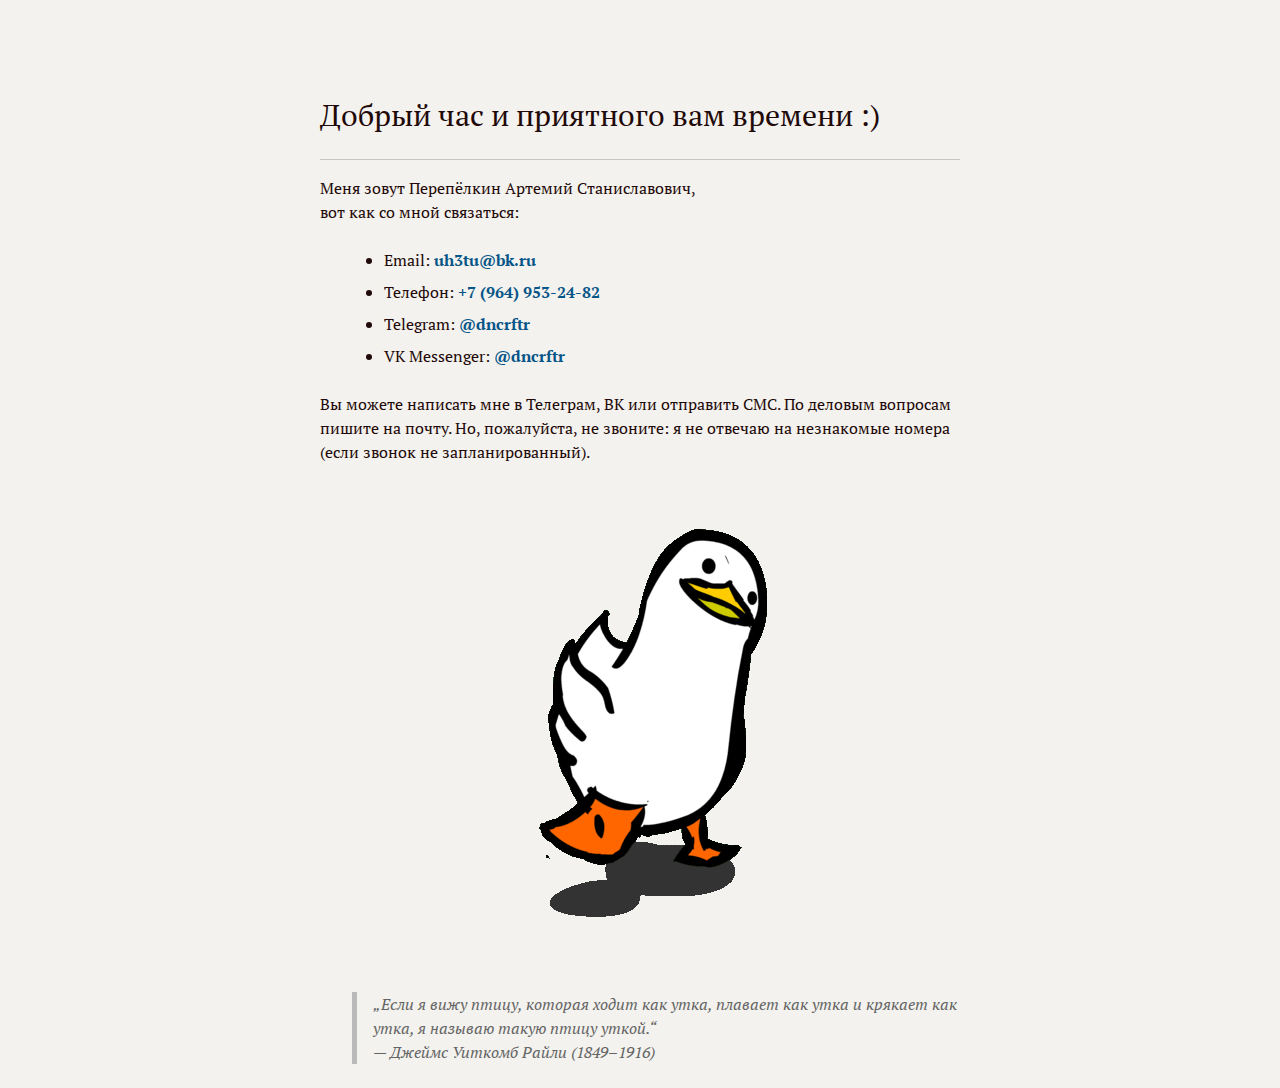
==== index.html @ f8683c47 "Обновленны контакты" ====
<!doctype html>
<html>
<head>
<meta charset='UTF-8'><meta name='viewport' content='width=device-width initial-scale=1'>

<link href='https://fonts.loli.net/css?family=PT+Serif:400,400italic,700,700italic&subset=latin,cyrillic-ext,cyrillic,latin-ext' rel='stylesheet' type='text/css' /><style type='text/css'>html {overflow-x: initial !important;}:root { --bg-color:#ffffff; --text-color:#333333; --select-text-bg-color:#B5D6FC; --select-text-font-color:auto; --monospace:"Lucida Console",Consolas,"Courier",monospace; --title-bar-height:20px; }
.mac-os-11 { --title-bar-height:28px; }
html { font-size: 14px; background-color: var(--bg-color); color: var(--text-color); font-family: "Helvetica Neue", Helvetica, Arial, sans-serif; -webkit-font-smoothing: antialiased; }
body { margin: 0px; padding: 0px; height: auto; inset: 0px; font-size: 1rem; line-height: 1.42857; overflow-x: hidden; background: inherit; tab-size: 4; }
iframe { margin: auto; }
a.url { word-break: break-all; }
a:active, a:hover { outline: 0px; }
.in-text-selection, ::selection { text-shadow: none; background: var(--select-text-bg-color); color: var(--select-text-font-color); }
#write { margin: 0px auto; height: auto; width: inherit; word-break: normal; overflow-wrap: break-word; position: relative; white-space: normal; overflow-x: visible; padding-top: 36px; }
#write.first-line-indent p { text-indent: 2em; }
#write.first-line-indent li p, #write.first-line-indent p * { text-indent: 0px; }
#write.first-line-indent li { margin-left: 2em; }
.for-image #write { padding-left: 8px; padding-right: 8px; }
body.typora-export { padding-left: 30px; padding-right: 30px; }
.typora-export .footnote-line, .typora-export li, .typora-export p { white-space: pre-wrap; }
.typora-export .task-list-item input { pointer-events: none; }
@media screen and (max-width: 500px) {
  body.typora-export { padding-left: 0px; padding-right: 0px; }
  #write { padding-left: 20px; padding-right: 20px; }
  .CodeMirror-sizer { margin-left: 0px !important; }
  .CodeMirror-gutters { display: none !important; }
}
#write li > figure:last-child { margin-bottom: 0.5rem; }
#write ol, #write ul { position: relative; }
img { max-width: 100%; vertical-align: middle; image-orientation: from-image; }
button, input, select, textarea { color: inherit; font: inherit; }
input[type="checkbox"], input[type="radio"] { line-height: normal; padding: 0px; }
*, ::after, ::before { box-sizing: border-box; }
#write h1, #write h2, #write h3, #write h4, #write h5, #write h6, #write p, #write pre { width: inherit; }
#write h1, #write h2, #write h3, #write h4, #write h5, #write h6, #write p { position: relative; }
p { line-height: inherit; }
h1, h2, h3, h4, h5, h6 { break-after: avoid-page; break-inside: avoid; orphans: 4; }
p { orphans: 4; }
h1 { font-size: 2rem; }
h2 { font-size: 1.8rem; }
h3 { font-size: 1.6rem; }
h4 { font-size: 1.4rem; }
h5 { font-size: 1.2rem; }
h6 { font-size: 1rem; }
.md-math-block, .md-rawblock, h1, h2, h3, h4, h5, h6, p { margin-top: 1rem; margin-bottom: 1rem; }
.hidden { display: none; }
.md-blockmeta { color: rgb(204, 204, 204); font-weight: 700; font-style: italic; }
a { cursor: pointer; }
sup.md-footnote { padding: 2px 4px; background-color: rgba(238, 238, 238, 0.7); color: rgb(85, 85, 85); border-radius: 4px; cursor: pointer; }
sup.md-footnote a, sup.md-footnote a:hover { color: inherit; text-transform: inherit; text-decoration: inherit; }
#write input[type="checkbox"] { cursor: pointer; width: inherit; height: inherit; }
figure { overflow-x: auto; margin: 1.2em 0px; max-width: calc(100% + 16px); padding: 0px; }
figure > table { margin: 0px; }
tr { break-inside: avoid; break-after: auto; }
thead { display: table-header-group; }
table { border-collapse: collapse; border-spacing: 0px; width: 100%; overflow: auto; break-inside: auto; text-align: left; }
table.md-table td { min-width: 32px; }
.CodeMirror-gutters { border-right: 0px; background-color: inherit; }
.CodeMirror-linenumber { user-select: none; }
.CodeMirror { text-align: left; }
.CodeMirror-placeholder { opacity: 0.3; }
.CodeMirror pre { padding: 0px 4px; }
.CodeMirror-lines { padding: 0px; }
div.hr:focus { cursor: none; }
#write pre { white-space: pre-wrap; }
#write.fences-no-line-wrapping pre { white-space: pre; }
#write pre.ty-contain-cm { white-space: normal; }
.CodeMirror-gutters { margin-right: 4px; }
.md-fences { font-size: 0.9rem; display: block; break-inside: avoid; text-align: left; overflow: visible; white-space: pre; background: inherit; position: relative !important; }
.md-fences-adv-panel { width: 100%; margin-top: 10px; text-align: center; padding-top: 0px; padding-bottom: 8px; overflow-x: auto; }
#write .md-fences.mock-cm { white-space: pre-wrap; }
.md-fences.md-fences-with-lineno { padding-left: 0px; }
#write.fences-no-line-wrapping .md-fences.mock-cm { white-space: pre; overflow-x: auto; }
.md-fences.mock-cm.md-fences-with-lineno { padding-left: 8px; }
.CodeMirror-line, twitterwidget { break-inside: avoid; }
.footnotes { opacity: 0.8; font-size: 0.9rem; margin-top: 1em; margin-bottom: 1em; }
.footnotes + .footnotes { margin-top: 0px; }
.md-reset { margin: 0px; padding: 0px; border: 0px; outline: 0px; vertical-align: top; background: 0px 0px; text-decoration: none; text-shadow: none; float: none; position: static; width: auto; height: auto; white-space: nowrap; cursor: inherit; -webkit-tap-highlight-color: transparent; line-height: normal; font-weight: 400; text-align: left; box-sizing: content-box; direction: ltr; }
li div { padding-top: 0px; }
blockquote { margin: 1rem 0px; }
li .mathjax-block, li p { margin: 0.5rem 0px; }
li blockquote { margin: 1rem 0px; }
li { margin: 0px; position: relative; }
blockquote > :last-child { margin-bottom: 0px; }
blockquote > :first-child, li > :first-child { margin-top: 0px; }
.footnotes-area { color: rgb(136, 136, 136); margin-top: 0.714rem; padding-bottom: 0.143rem; white-space: normal; }
#write .footnote-line { white-space: pre-wrap; }
@media print {
  body, html { border: 1px solid transparent; height: 99%; break-after: avoid; break-before: avoid; font-variant-ligatures: no-common-ligatures; }
  #write { margin-top: 0px; padding-top: 0px; border-color: transparent !important; }
  .typora-export * { -webkit-print-color-adjust: exact; }
  .typora-export #write { break-after: avoid; }
  .typora-export #write::after { height: 0px; }
  .is-mac table { break-inside: avoid; }
  .typora-export-show-outline .typora-export-sidebar { display: none; }
}
.footnote-line { margin-top: 0.714em; font-size: 0.7em; }
a img, img a { cursor: pointer; }
pre.md-meta-block { font-size: 0.8rem; min-height: 0.8rem; white-space: pre-wrap; background: rgb(204, 204, 204); display: block; overflow-x: hidden; }
p > .md-image:only-child:not(.md-img-error) img, p > img:only-child { display: block; margin: auto; }
#write.first-line-indent p > .md-image:only-child:not(.md-img-error) img { left: -2em; position: relative; }
p > .md-image:only-child { display: inline-block; width: 100%; }
#write .MathJax_Display { margin: 0.8em 0px 0px; }
.md-math-block { width: 100%; }
.md-math-block:not(:empty)::after { display: none; }
.MathJax_ref { fill: currentcolor; }
[contenteditable="true"]:active, [contenteditable="true"]:focus, [contenteditable="false"]:active, [contenteditable="false"]:focus { outline: 0px; box-shadow: none; }
.md-task-list-item { position: relative; list-style-type: none; }
.task-list-item.md-task-list-item { padding-left: 0px; }
.md-task-list-item > input { position: absolute; top: 0px; left: 0px; margin-left: -1.2em; margin-top: calc(1em - 10px); border: none; }
.math { font-size: 1rem; }
.md-toc { min-height: 3.58rem; position: relative; font-size: 0.9rem; border-radius: 10px; }
.md-toc-content { position: relative; margin-left: 0px; }
.md-toc-content::after, .md-toc::after { display: none; }
.md-toc-item { display: block; color: rgb(65, 131, 196); }
.md-toc-item a { text-decoration: none; }
.md-toc-inner:hover { text-decoration: underline; }
.md-toc-inner { display: inline-block; cursor: pointer; }
.md-toc-h1 .md-toc-inner { margin-left: 0px; font-weight: 700; }
.md-toc-h2 .md-toc-inner { margin-left: 2em; }
.md-toc-h3 .md-toc-inner { margin-left: 4em; }
.md-toc-h4 .md-toc-inner { margin-left: 6em; }
.md-toc-h5 .md-toc-inner { margin-left: 8em; }
.md-toc-h6 .md-toc-inner { margin-left: 10em; }
@media screen and (max-width: 48em) {
  .md-toc-h3 .md-toc-inner { margin-left: 3.5em; }
  .md-toc-h4 .md-toc-inner { margin-left: 5em; }
  .md-toc-h5 .md-toc-inner { margin-left: 6.5em; }
  .md-toc-h6 .md-toc-inner { margin-left: 8em; }
}
a.md-toc-inner { font-size: inherit; font-style: inherit; font-weight: inherit; line-height: inherit; }
.footnote-line a:not(.reversefootnote) { color: inherit; }
.md-attr { display: none; }
.md-fn-count::after { content: "."; }
code, pre, samp, tt { font-family: var(--monospace); }
kbd { margin: 0px 0.1em; padding: 0.1em 0.6em; font-size: 0.8em; color: rgb(36, 39, 41); background: rgb(255, 255, 255); border: 1px solid rgb(173, 179, 185); border-radius: 3px; box-shadow: rgba(12, 13, 14, 0.2) 0px 1px 0px, rgb(255, 255, 255) 0px 0px 0px 2px inset; white-space: nowrap; vertical-align: middle; }
.md-comment { color: rgb(162, 127, 3); opacity: 0.6; font-family: var(--monospace); }
code { text-align: left; vertical-align: initial; }
a.md-print-anchor { white-space: pre !important; border-width: initial !important; border-style: none !important; border-color: initial !important; display: inline-block !important; position: absolute !important; width: 1px !important; right: 0px !important; outline: 0px !important; background: 0px 0px !important; text-decoration: initial !important; text-shadow: initial !important; }
.os-windows.monocolor-emoji .md-emoji { font-family: "Segoe UI Symbol", sans-serif; }
.md-diagram-panel > svg { max-width: 100%; }
[lang="flow"] svg, [lang="mermaid"] svg { max-width: 100%; height: auto; }
[lang="mermaid"] .node text { font-size: 1rem; }
table tr th { border-bottom: 0px; }
video { max-width: 100%; display: block; margin: 0px auto; }
iframe { max-width: 100%; width: 100%; border: none; }
.highlight td, .highlight tr { border: 0px; }
mark { background: rgb(255, 255, 0); color: rgb(0, 0, 0); }
.md-html-inline .md-plain, .md-html-inline strong, mark .md-inline-math, mark strong { color: inherit; }
.md-expand mark .md-meta { opacity: 0.3 !important; }
mark .md-meta { color: rgb(0, 0, 0); }
@media print {
  .typora-export h1, .typora-export h2, .typora-export h3, .typora-export h4, .typora-export h5, .typora-export h6 { break-inside: avoid; }
}
.md-diagram-panel .messageText { stroke: none !important; }
.md-diagram-panel .start-state { fill: var(--node-fill); }
.md-diagram-panel .edgeLabel rect { opacity: 1 !important; }
.md-fences.md-fences-math { font-size: 1em; }
.md-fences-advanced:not(.md-focus) { padding: 0px; white-space: nowrap; border: 0px; }
.md-fences-advanced:not(.md-focus) { background: inherit; }
.typora-export-show-outline .typora-export-content { max-width: 1440px; margin: auto; display: flex; flex-direction: row; }
.typora-export-sidebar { width: 300px; font-size: 0.8rem; margin-top: 80px; margin-right: 18px; }
.typora-export-show-outline #write { --webkit-flex:2; flex: 2 1 0%; }
.typora-export-sidebar .outline-content { position: fixed; top: 0px; max-height: 100%; overflow: hidden auto; padding-bottom: 30px; padding-top: 60px; width: 300px; }
@media screen and (max-width: 1024px) {
  .typora-export-sidebar, .typora-export-sidebar .outline-content { width: 240px; }
}
@media screen and (max-width: 800px) {
  .typora-export-sidebar { display: none; }
}
.outline-content li, .outline-content ul { margin-left: 0px; margin-right: 0px; padding-left: 0px; padding-right: 0px; list-style: none; }
.outline-content ul { margin-top: 0px; margin-bottom: 0px; }
.outline-content strong { font-weight: 400; }
.outline-expander { width: 1rem; height: 1.42857rem; position: relative; display: table-cell; vertical-align: middle; cursor: pointer; padding-left: 4px; }
.outline-expander::before { content: ""; position: relative; font-family: Ionicons; display: inline-block; font-size: 8px; vertical-align: middle; }
.outline-item { padding-top: 3px; padding-bottom: 3px; cursor: pointer; }
.outline-expander:hover::before { content: ""; }
.outline-h1 > .outline-item { padding-left: 0px; }
.outline-h2 > .outline-item { padding-left: 1em; }
.outline-h3 > .outline-item { padding-left: 2em; }
.outline-h4 > .outline-item { padding-left: 3em; }
.outline-h5 > .outline-item { padding-left: 4em; }
.outline-h6 > .outline-item { padding-left: 5em; }
.outline-label { cursor: pointer; display: table-cell; vertical-align: middle; text-decoration: none; color: inherit; }
.outline-label:hover { text-decoration: underline; }
.outline-item:hover { border-color: rgb(245, 245, 245); background-color: var(--item-hover-bg-color); }
.outline-item:hover { margin-left: -28px; margin-right: -28px; border-left: 28px solid transparent; border-right: 28px solid transparent; }
.outline-item-single .outline-expander::before, .outline-item-single .outline-expander:hover::before { display: none; }
.outline-item-open > .outline-item > .outline-expander::before { content: ""; }
.outline-children { display: none; }
.info-panel-tab-wrapper { display: none; }
.outline-item-open > .outline-children { display: block; }
.typora-export .outline-item { padding-top: 1px; padding-bottom: 1px; }
.typora-export .outline-item:hover { margin-right: -8px; border-right: 8px solid transparent; }
.typora-export .outline-expander::before { content: "+"; font-family: inherit; top: -1px; }
.typora-export .outline-expander:hover::before, .typora-export .outline-item-open > .outline-item > .outline-expander::before { content: "−"; }
.typora-export-collapse-outline .outline-children { display: none; }
.typora-export-collapse-outline .outline-item-open > .outline-children, .typora-export-no-collapse-outline .outline-children { display: block; }
.typora-export-no-collapse-outline .outline-expander::before { content: "" !important; }
.typora-export-show-outline .outline-item-active > .outline-item .outline-label { font-weight: 700; }
.md-inline-math-container mjx-container { zoom: 0.95; }


/* meyer reset -- http://meyerweb.com/eric/tools/css/reset/ , v2.0 | 20110126 | License: none (public domain) */

@include-when-export url(https://fonts.loli.net/css?family=PT+Serif:400,400italic,700,700italic&subset=latin,cyrillic-ext,cyrillic,latin-ext);

/* =========== */

/* pt-serif-regular - latin */
/* pt-serif-italic - latin */
/* pt-serif-700 - latin */
/* pt-serif-700italic - latin */
:root {
	--active-file-bg-color: #dadada;
	--active-file-bg-color: rgba(32, 43, 51, 0.63);
	--active-file-text-color: white;
	--bg-color: #f3f2ee;
	--text-color: #1f0909;
	--control-text-color: #444;
	--rawblock-edit-panel-bd: #e5e5e5;

	--select-text-bg-color: rgba(32, 43, 51, 0.63);
  --select-text-font-color: white;
}

pre {
	--select-text-bg-color: #36284e;
	--select-text-font-color: #fff;
}

html {
	font-size: 16px;
	-webkit-font-smoothing: antialiased;
}

html, body {
	background-color: #f3f2ee;
	font-family: "PT Serif", 'Times New Roman', Times, serif;
	color: #1f0909;
	line-height: 1.5em;
}

/*#write {
	overflow-x: auto;
    max-width: initial;
	padding-left: calc(50% - 17em);
    padding-right: calc(50% - 17em);
}

@media (max-width: 36em) {
 	#write {
 		padding-left: 1em;
    	padding-right: 1em;
 	}
}*/

#write {
	max-width: 40em;
}

@media only screen and (min-width: 1400px) {
	#write {
			max-width: 914px;
	}
}

ol li {
	list-style-type: decimal;
	list-style-position: outside;
}
ul li {
	list-style-type: disc;
	list-style-position: outside;
}

ol,
ul {
	list-style: none;
}

blockquote,
q {
	quotes: none;
}
blockquote:before,
blockquote:after,
q:before,
q:after {
	content: '';
	content: none;
}
table {
	border-collapse: collapse;
	border-spacing: 0;
}
/* styles */

/* ====== */

/* headings */

h1,
h2,
h3,
h4,
h5,
h6 {
	font-weight: bold;
}
h1 {
	font-size: 1.875em;
	/*30 / 16*/
	line-height: 1.6em;
	/* 48 / 30*/
	margin-top: 2em;
}
h2,
h3 {
	font-size: 1.3125em;
	/*21 / 16*/
	line-height: 1.15;
	/*24 / 21*/
	margin-top: 2.285714em;
	/*48 / 21*/
	margin-bottom: 1.15em;
	/*24 / 21*/
}
h3 {
	font-weight: normal;
}
h4 {
	font-size: 1.125em;
	/*18 / 16*/
	margin-top: 2.67em;
	/*48 / 18*/
}
h5,
h6 {
	font-size: 1em;
	/*16*/
}
h1 {
	border-bottom: 1px solid;
	margin-bottom: 1.875em;
	padding-bottom: 0.8125em;
}
/* links */

a {
	text-decoration: none;
	color: #065588;
}
a:hover,
a:active {
	text-decoration: underline;
}
/* block spacing */

p,
blockquote,
.md-fences {
	margin-bottom: 1.5em;
}
h1,
h2,
h3,
h4,
h5,
h6 {
	margin-bottom: 1.5em;
}
/* blockquote */

blockquote {
	font-style: italic;
	border-left: 5px solid;
	margin-left: 2em;
	padding-left: 1em;
}
/* lists */

ul,
ol {
	margin: 0 0 1.5em 1.5em;
}
/* tables */
.md-meta,.md-before, .md-after {
	color:#999;
}

table {
	margin-bottom: 1.5em;
	/*24 / 16*/
	font-size: 1em;
	/* width: 100%; */
}
thead th,
tfoot th {
	padding: .25em .25em .25em .4em;
	text-transform: uppercase;
}
th {
	text-align: left;
}
td {
	vertical-align: top;
	padding: .25em .25em .25em .4em;
}

code,
.md-fences {
	background-color: #dadada;
}

code {
	padding-left: 2px;
	padding-right: 2px;
}

.md-fences {
	margin-left: 2em;
	margin-bottom: 3em;
	padding-left: 1ch;
	padding-right: 1ch;
}

pre,
code,
tt {
	font-size: .875em;
	line-height: 1.714285em;
}
/* some fixes */

h1 {
	line-height: 1.3em;
	font-weight: normal;
	margin-bottom: 0.5em;
}

p + ul,
p + ol{
	margin-top: .5em;
}

h3 + ul,
h4 + ul,
h5 + ul,
h6 + ul,
h3 + ol,
h4 + ol,
h5 + ol,
h6 + ol {
	margin-top: .5em;
}

li > ul,
li > ol {
	margin-top: inherit;
	margin-bottom: 0;
}

li ol>li {
	list-style-type: lower-alpha;
}

li li ol>li{
	list-style-type: lower-roman;
}

h2,
h3 {
	margin-bottom: .75em;
}
hr {
	border-top: none;
	border-right: none;
	border-bottom: 1px solid;
	border-left: none;
}
h1 {
	border-color: #c5c5c5;
}
blockquote {
	border-color: #bababa;
	color: #656565;
}

blockquote ul,
blockquote ol {
	margin-left:0;
}

.ty-table-edit {
	background-color: transparent;
}
thead {
	background-color: #dadada;
}
tr:nth-child(even) {
	background: #e8e7e7;
}
hr {
	border-color: #c5c5c5;
}
.task-list{
	padding-left: 1rem;
}

.md-task-list-item {
	padding-left: 1.5rem;
	list-style-type: none;
}

.md-task-list-item > input:before {
	content: '\221A';
	display: inline-block;
	width: 1.25rem;
  	height: 1.6rem;
	vertical-align: middle;
	text-align: center;
	color: #ddd;
	background-color: #F3F2EE;
}

.md-task-list-item > input:checked:before,
.md-task-list-item > input[checked]:before{
	color: inherit;
}

#write pre.md-meta-block {
	min-height: 1.875rem;
	color: #555;
	border: 0px;
	background: transparent;
	margin-top: -4px;
	margin-left: 1em;
	margin-top: 1em;
}

.md-image>.md-meta {
	color: #9B5146;
}

.md-image>.md-meta{
	font-family: Menlo, 'Ubuntu Mono', Consolas, 'Courier New', 'Microsoft Yahei', 'Hiragino Sans GB', 'WenQuanYi Micro Hei', serif;
}


#write>h3.md-focus:before{
	left: -1.5rem;
	color:#999;
	border-color:#999;
}
#write>h4.md-focus:before{
	left: -1.5rem;
	top: .25rem;
	color:#999;
	border-color:#999;
}
#write>h5.md-focus:before{
	left: -1.5rem;
	top: .0.3125rem;
	color:#999;
	border-color:#999;
}
#write>h6.md-focus:before{
	left: -1.5rem;
	top: 0.3125rem;
	color:#999;
	border-color:#999;
}

.md-toc:focus .md-toc-content{
	margin-top: 19px;
}

.md-toc-content:empty:before{
	color: #065588;
}
.md-toc-item {
	color: #065588;
}
#write div.md-toc-tooltip {
	background-color: #f3f2ee;
}

#typora-sidebar {
	background-color: #f3f2ee;
	-webkit-box-shadow: 0 6px 12px rgba(0, 0, 0, 0.375);
  	box-shadow: 0 6px 12px rgba(0, 0, 0, 0.375);
}

.pin-outline #typora-sidebar {
	background: inherit;
	box-shadow: none;
	border-right: 1px dashed;
}

.pin-outline #typora-sidebar:hover .outline-title-wrapper {
	border-left:1px dashed;
}

.outline-item:hover {
  background-color: #dadada;
  border-left: 28px solid #dadada;
  border-right: 18px solid #dadada;
}

.typora-node .outline-item:hover {
  	border-right: 28px solid #dadada;
}

.outline-expander:before {
  content: "\f0da";
  font-family: FontAwesome;
  font-size:14px;
  top: 1px;
}

.outline-expander:hover:before,
.outline-item-open>.outline-item>.outline-expander:before {
  content: "\f0d7";
}

.modal-content {
	background-color: #f3f2ee;
}

.auto-suggest-container ul li {
	list-style-type: none;
}

/** UI for electron */

.megamenu-menu,
#top-titlebar, #top-titlebar *,
.megamenu-content {
	background: #f3f2ee;
	color: #1f0909;
}

.megamenu-menu-header {
	border-bottom: 1px dashed #202B33;
}

.megamenu-menu {
	box-shadow: none;
	border-right: 1px dashed;
}

header, .context-menu, .megamenu-content, footer {
	font-family: "PT Serif", 'Times New Roman', Times, serif;
    color: #1f0909;
}

#megamenu-back-btn {
	color: #1f0909;
	border-color: #1f0909;
}

.megamenu-menu-header #megamenu-menu-header-title:before {
	color: #1f0909;
}

.megamenu-menu-list li a:hover, .megamenu-menu-list li a.active {
	color: inherit;
	background-color: #e8e7df;
}

.long-btn:hover {
	background-color: #e8e7df;
}

#recent-file-panel tbody tr:nth-child(2n-1) {
    background-color: transparent !important;
}

.megamenu-menu-panel tbody tr:hover td:nth-child(2) {
    color: inherit;
}

.megamenu-menu-panel .btn {
	background-color: #D2D1D1;
}

.btn-default {
	background-color: transparent;
}

.typora-sourceview-on #toggle-sourceview-btn,
.ty-show-word-count #footer-word-count {
	background: #c7c5c5;
}

#typora-quick-open {
    background-color: inherit;
}

.md-diagram-panel {
	margin-top: 8px;
}

.file-list-item-file-name {
	font-weight: initial;
}

.file-list-item-summary {
	opacity: 1;
}

.file-list-item {
	color: #777;
}

.file-list-item.active {
	background-color: inherit;
	color: black;
}

.ty-side-sort-btn.active {
	background-color: inherit;
}

.file-list-item.active .file-list-item-file-name  {
	font-weight: bold;
}

.file-list-item{
    opacity:1 !important;
}

.file-library-node.active>.file-node-background{
	background-color: rgba(32, 43, 51, 0.63);
	background-color: var(--active-file-bg-color);
}

.file-tree-node.active>.file-node-content{
	color: white;
	color: var(--active-file-text-color);
}

.md-task-list-item>input {
	margin-left: -1.7em;
	margin-top: calc(1rem - 12px);
	-webkit-appearance: button;
}

input {
	border: 1px solid #aaa;
}

.megamenu-menu-header #megamenu-menu-header-title,
.megamenu-menu-header:hover, 
.megamenu-menu-header:focus {
	color: inherit;
}

.dropdown-menu .divider {
	border-color: #e5e5e5;
	opacity: 1;
}

/* https://github.com/typora/typora-issues/issues/2046 */
.os-windows-7 strong,
.os-windows-7 strong  {
	font-weight: 760;
}

.ty-preferences .btn-default {
	background: transparent;
}

.ty-preferences .window-header {
	border-bottom: 1px dashed #202B33;
	box-shadow: none;
}

#sidebar-loading-template, #sidebar-loading-template.file-list-item {
	color: #777;
}

.searchpanel-search-option-btn.active {
	background: #777;
	color: white;
}

.export-detail, .light .export-detail, 
.light .export-item.active, 
.light .export-items-list-control {
	background: #e0e0e0;
	border-radius: 2px;
	font-weight: 700;
	color: inherit
}


</style>
	
<title>П.А.С.</title>
<link rel='icon' href='/daisy.ico' type='image/x-icon'>

</head>

<body class='typora-export os-windows'>
	<div class='typora-export-content'>
		<div id='write'  class=''>
			<h1 id='добрый-час-и-приятного-вам-времени-'><span>Добрый час и приятного вам времени :)</span></h1>
			<p>Меня зовут Перепёлкин Артемий Станиславович,<br>вот как со мной связаться:</p>
			<ul>
				<li><p>Email: <strong><a href="mailto:uh3tu@bk.ru">uh3tu@bk.ru</a></strong></p></li>
				<li><p>Телефон: <strong><a href="tel:+79649532482">+7 (964) 953-24-82</a></strong></p></li>
				<li><p>Telegram: <strong><a href="https://t.me/dncrftr">@dncrftr</a></strong></p></li>
				<li><p>VK Messenger: <strong><a href="https://vk.me/dncrftr">@dncrftr</a></strong></p></li>
			</ul>
			<p>Вы можете написать мне в Телеграм, ВК или отправить СМС. По деловым вопросам пишите на почту. Но, пожалуйста, не звоните: я не отвечаю на незнакомые номера (если звонок не запланированный).</p>
			<p><img src="/duck.gif" referrerpolicy="no-referrer" alt="duck"></p>
			<p><blockquote>„Если я вижу птицу, которая ходит как утка, плавает как утка и крякает как утка, я называю такую птицу уткой.“<br><i>— Джеймс Уиткомб Райли (1849–1916)</i></blockquote></p>
		</div>
	</div>
</body>
</html>
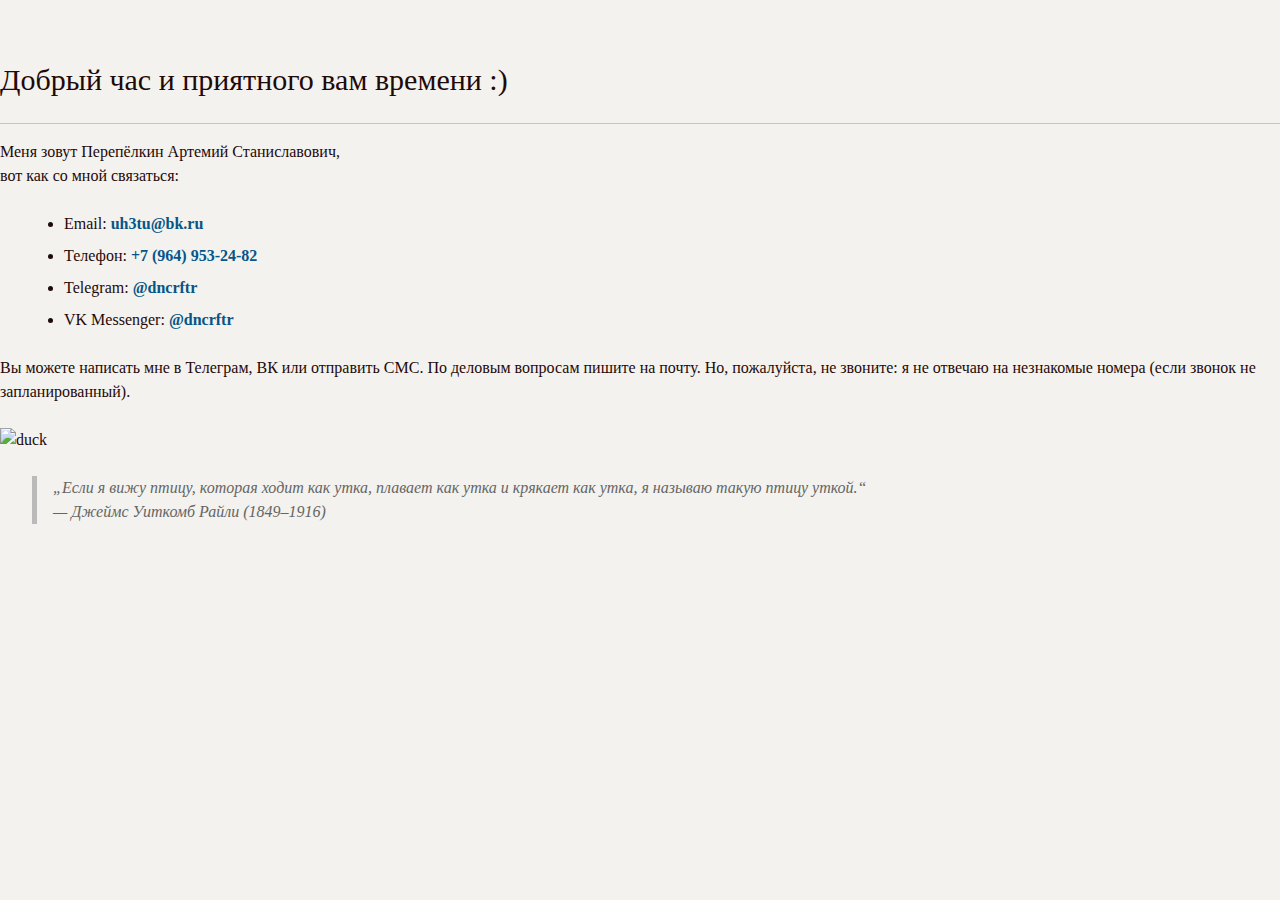
==== commit 717337ea: "Множественные изменения в структуре и стилях" ====
--- a/index.html
+++ b/index.html
@@ -1,822 +1,33 @@
 <!doctype html>
 <html>
-<head>
-<meta charset='UTF-8'><meta name='viewport' content='width=device-width initial-scale=1'>
+	<head>
+		<meta charset='UTF-8'>
+		<meta name='viewport' content='width=device-width initial-scale=1'>
+		<title>П.А.С.</title>
+		<link rel='icon' href='daisy.ico' type='image/x-icon'>
+		<link rel='stylesheet' href='styles/typora.css'>
+	</head>
 
-<link href='https://fonts.loli.net/css?family=PT+Serif:400,400italic,700,700italic&subset=latin,cyrillic-ext,cyrillic,latin-ext' rel='stylesheet' type='text/css' /><style type='text/css'>html {overflow-x: initial !important;}:root { --bg-color:#ffffff; --text-color:#333333; --select-text-bg-color:#B5D6FC; --select-text-font-color:auto; --monospace:"Lucida Console",Consolas,"Courier",monospace; --title-bar-height:20px; }
-.mac-os-11 { --title-bar-height:28px; }
-html { font-size: 14px; background-color: var(--bg-color); color: var(--text-color); font-family: "Helvetica Neue", Helvetica, Arial, sans-serif; -webkit-font-smoothing: antialiased; }
-body { margin: 0px; padding: 0px; height: auto; inset: 0px; font-size: 1rem; line-height: 1.42857; overflow-x: hidden; background: inherit; tab-size: 4; }
-iframe { margin: auto; }
-a.url { word-break: break-all; }
-a:active, a:hover { outline: 0px; }
-.in-text-selection, ::selection { text-shadow: none; background: var(--select-text-bg-color); color: var(--select-text-font-color); }
-#write { margin: 0px auto; height: auto; width: inherit; word-break: normal; overflow-wrap: break-word; position: relative; white-space: normal; overflow-x: visible; padding-top: 36px; }
-#write.first-line-indent p { text-indent: 2em; }
-#write.first-line-indent li p, #write.first-line-indent p * { text-indent: 0px; }
-#write.first-line-indent li { margin-left: 2em; }
-.for-image #write { padding-left: 8px; padding-right: 8px; }
-body.typora-export { padding-left: 30px; padding-right: 30px; }
-.typora-export .footnote-line, .typora-export li, .typora-export p { white-space: pre-wrap; }
-.typora-export .task-list-item input { pointer-events: none; }
-@media screen and (max-width: 500px) {
-  body.typora-export { padding-left: 0px; padding-right: 0px; }
-  #write { padding-left: 20px; padding-right: 20px; }
-  .CodeMirror-sizer { margin-left: 0px !important; }
-  .CodeMirror-gutters { display: none !important; }
-}
-#write li > figure:last-child { margin-bottom: 0.5rem; }
-#write ol, #write ul { position: relative; }
-img { max-width: 100%; vertical-align: middle; image-orientation: from-image; }
-button, input, select, textarea { color: inherit; font: inherit; }
-input[type="checkbox"], input[type="radio"] { line-height: normal; padding: 0px; }
-*, ::after, ::before { box-sizing: border-box; }
-#write h1, #write h2, #write h3, #write h4, #write h5, #write h6, #write p, #write pre { width: inherit; }
-#write h1, #write h2, #write h3, #write h4, #write h5, #write h6, #write p { position: relative; }
-p { line-height: inherit; }
-h1, h2, h3, h4, h5, h6 { break-after: avoid-page; break-inside: avoid; orphans: 4; }
-p { orphans: 4; }
-h1 { font-size: 2rem; }
-h2 { font-size: 1.8rem; }
-h3 { font-size: 1.6rem; }
-h4 { font-size: 1.4rem; }
-h5 { font-size: 1.2rem; }
-h6 { font-size: 1rem; }
-.md-math-block, .md-rawblock, h1, h2, h3, h4, h5, h6, p { margin-top: 1rem; margin-bottom: 1rem; }
-.hidden { display: none; }
-.md-blockmeta { color: rgb(204, 204, 204); font-weight: 700; font-style: italic; }
-a { cursor: pointer; }
-sup.md-footnote { padding: 2px 4px; background-color: rgba(238, 238, 238, 0.7); color: rgb(85, 85, 85); border-radius: 4px; cursor: pointer; }
-sup.md-footnote a, sup.md-footnote a:hover { color: inherit; text-transform: inherit; text-decoration: inherit; }
-#write input[type="checkbox"] { cursor: pointer; width: inherit; height: inherit; }
-figure { overflow-x: auto; margin: 1.2em 0px; max-width: calc(100% + 16px); padding: 0px; }
-figure > table { margin: 0px; }
-tr { break-inside: avoid; break-after: auto; }
-thead { display: table-header-group; }
-table { border-collapse: collapse; border-spacing: 0px; width: 100%; overflow: auto; break-inside: auto; text-align: left; }
-table.md-table td { min-width: 32px; }
-.CodeMirror-gutters { border-right: 0px; background-color: inherit; }
-.CodeMirror-linenumber { user-select: none; }
-.CodeMirror { text-align: left; }
-.CodeMirror-placeholder { opacity: 0.3; }
-.CodeMirror pre { padding: 0px 4px; }
-.CodeMirror-lines { padding: 0px; }
-div.hr:focus { cursor: none; }
-#write pre { white-space: pre-wrap; }
-#write.fences-no-line-wrapping pre { white-space: pre; }
-#write pre.ty-contain-cm { white-space: normal; }
-.CodeMirror-gutters { margin-right: 4px; }
-.md-fences { font-size: 0.9rem; display: block; break-inside: avoid; text-align: left; overflow: visible; white-space: pre; background: inherit; position: relative !important; }
-.md-fences-adv-panel { width: 100%; margin-top: 10px; text-align: center; padding-top: 0px; padding-bottom: 8px; overflow-x: auto; }
-#write .md-fences.mock-cm { white-space: pre-wrap; }
-.md-fences.md-fences-with-lineno { padding-left: 0px; }
-#write.fences-no-line-wrapping .md-fences.mock-cm { white-space: pre; overflow-x: auto; }
-.md-fences.mock-cm.md-fences-with-lineno { padding-left: 8px; }
-.CodeMirror-line, twitterwidget { break-inside: avoid; }
-.footnotes { opacity: 0.8; font-size: 0.9rem; margin-top: 1em; margin-bottom: 1em; }
-.footnotes + .footnotes { margin-top: 0px; }
-.md-reset { margin: 0px; padding: 0px; border: 0px; outline: 0px; vertical-align: top; background: 0px 0px; text-decoration: none; text-shadow: none; float: none; position: static; width: auto; height: auto; white-space: nowrap; cursor: inherit; -webkit-tap-highlight-color: transparent; line-height: normal; font-weight: 400; text-align: left; box-sizing: content-box; direction: ltr; }
-li div { padding-top: 0px; }
-blockquote { margin: 1rem 0px; }
-li .mathjax-block, li p { margin: 0.5rem 0px; }
-li blockquote { margin: 1rem 0px; }
-li { margin: 0px; position: relative; }
-blockquote > :last-child { margin-bottom: 0px; }
-blockquote > :first-child, li > :first-child { margin-top: 0px; }
-.footnotes-area { color: rgb(136, 136, 136); margin-top: 0.714rem; padding-bottom: 0.143rem; white-space: normal; }
-#write .footnote-line { white-space: pre-wrap; }
-@media print {
-  body, html { border: 1px solid transparent; height: 99%; break-after: avoid; break-before: avoid; font-variant-ligatures: no-common-ligatures; }
-  #write { margin-top: 0px; padding-top: 0px; border-color: transparent !important; }
-  .typora-export * { -webkit-print-color-adjust: exact; }
-  .typora-export #write { break-after: avoid; }
-  .typora-export #write::after { height: 0px; }
-  .is-mac table { break-inside: avoid; }
-  .typora-export-show-outline .typora-export-sidebar { display: none; }
-}
-.footnote-line { margin-top: 0.714em; font-size: 0.7em; }
-a img, img a { cursor: pointer; }
-pre.md-meta-block { font-size: 0.8rem; min-height: 0.8rem; white-space: pre-wrap; background: rgb(204, 204, 204); display: block; overflow-x: hidden; }
-p > .md-image:only-child:not(.md-img-error) img, p > img:only-child { display: block; margin: auto; }
-#write.first-line-indent p > .md-image:only-child:not(.md-img-error) img { left: -2em; position: relative; }
-p > .md-image:only-child { display: inline-block; width: 100%; }
-#write .MathJax_Display { margin: 0.8em 0px 0px; }
-.md-math-block { width: 100%; }
-.md-math-block:not(:empty)::after { display: none; }
-.MathJax_ref { fill: currentcolor; }
-[contenteditable="true"]:active, [contenteditable="true"]:focus, [contenteditable="false"]:active, [contenteditable="false"]:focus { outline: 0px; box-shadow: none; }
-.md-task-list-item { position: relative; list-style-type: none; }
-.task-list-item.md-task-list-item { padding-left: 0px; }
-.md-task-list-item > input { position: absolute; top: 0px; left: 0px; margin-left: -1.2em; margin-top: calc(1em - 10px); border: none; }
-.math { font-size: 1rem; }
-.md-toc { min-height: 3.58rem; position: relative; font-size: 0.9rem; border-radius: 10px; }
-.md-toc-content { position: relative; margin-left: 0px; }
-.md-toc-content::after, .md-toc::after { display: none; }
-.md-toc-item { display: block; color: rgb(65, 131, 196); }
-.md-toc-item a { text-decoration: none; }
-.md-toc-inner:hover { text-decoration: underline; }
-.md-toc-inner { display: inline-block; cursor: pointer; }
-.md-toc-h1 .md-toc-inner { margin-left: 0px; font-weight: 700; }
-.md-toc-h2 .md-toc-inner { margin-left: 2em; }
-.md-toc-h3 .md-toc-inner { margin-left: 4em; }
-.md-toc-h4 .md-toc-inner { margin-left: 6em; }
-.md-toc-h5 .md-toc-inner { margin-left: 8em; }
-.md-toc-h6 .md-toc-inner { margin-left: 10em; }
-@media screen and (max-width: 48em) {
-  .md-toc-h3 .md-toc-inner { margin-left: 3.5em; }
-  .md-toc-h4 .md-toc-inner { margin-left: 5em; }
-  .md-toc-h5 .md-toc-inner { margin-left: 6.5em; }
-  .md-toc-h6 .md-toc-inner { margin-left: 8em; }
-}
-a.md-toc-inner { font-size: inherit; font-style: inherit; font-weight: inherit; line-height: inherit; }
-.footnote-line a:not(.reversefootnote) { color: inherit; }
-.md-attr { display: none; }
-.md-fn-count::after { content: "."; }
-code, pre, samp, tt { font-family: var(--monospace); }
-kbd { margin: 0px 0.1em; padding: 0.1em 0.6em; font-size: 0.8em; color: rgb(36, 39, 41); background: rgb(255, 255, 255); border: 1px solid rgb(173, 179, 185); border-radius: 3px; box-shadow: rgba(12, 13, 14, 0.2) 0px 1px 0px, rgb(255, 255, 255) 0px 0px 0px 2px inset; white-space: nowrap; vertical-align: middle; }
-.md-comment { color: rgb(162, 127, 3); opacity: 0.6; font-family: var(--monospace); }
-code { text-align: left; vertical-align: initial; }
-a.md-print-anchor { white-space: pre !important; border-width: initial !important; border-style: none !important; border-color: initial !important; display: inline-block !important; position: absolute !important; width: 1px !important; right: 0px !important; outline: 0px !important; background: 0px 0px !important; text-decoration: initial !important; text-shadow: initial !important; }
-.os-windows.monocolor-emoji .md-emoji { font-family: "Segoe UI Symbol", sans-serif; }
-.md-diagram-panel > svg { max-width: 100%; }
-[lang="flow"] svg, [lang="mermaid"] svg { max-width: 100%; height: auto; }
-[lang="mermaid"] .node text { font-size: 1rem; }
-table tr th { border-bottom: 0px; }
-video { max-width: 100%; display: block; margin: 0px auto; }
-iframe { max-width: 100%; width: 100%; border: none; }
-.highlight td, .highlight tr { border: 0px; }
-mark { background: rgb(255, 255, 0); color: rgb(0, 0, 0); }
-.md-html-inline .md-plain, .md-html-inline strong, mark .md-inline-math, mark strong { color: inherit; }
-.md-expand mark .md-meta { opacity: 0.3 !important; }
-mark .md-meta { color: rgb(0, 0, 0); }
-@media print {
-  .typora-export h1, .typora-export h2, .typora-export h3, .typora-export h4, .typora-export h5, .typora-export h6 { break-inside: avoid; }
-}
-.md-diagram-panel .messageText { stroke: none !important; }
-.md-diagram-panel .start-state { fill: var(--node-fill); }
-.md-diagram-panel .edgeLabel rect { opacity: 1 !important; }
-.md-fences.md-fences-math { font-size: 1em; }
-.md-fences-advanced:not(.md-focus) { padding: 0px; white-space: nowrap; border: 0px; }
-.md-fences-advanced:not(.md-focus) { background: inherit; }
-.typora-export-show-outline .typora-export-content { max-width: 1440px; margin: auto; display: flex; flex-direction: row; }
-.typora-export-sidebar { width: 300px; font-size: 0.8rem; margin-top: 80px; margin-right: 18px; }
-.typora-export-show-outline #write { --webkit-flex:2; flex: 2 1 0%; }
-.typora-export-sidebar .outline-content { position: fixed; top: 0px; max-height: 100%; overflow: hidden auto; padding-bottom: 30px; padding-top: 60px; width: 300px; }
-@media screen and (max-width: 1024px) {
-  .typora-export-sidebar, .typora-export-sidebar .outline-content { width: 240px; }
-}
-@media screen and (max-width: 800px) {
-  .typora-export-sidebar { display: none; }
-}
-.outline-content li, .outline-content ul { margin-left: 0px; margin-right: 0px; padding-left: 0px; padding-right: 0px; list-style: none; }
-.outline-content ul { margin-top: 0px; margin-bottom: 0px; }
-.outline-content strong { font-weight: 400; }
-.outline-expander { width: 1rem; height: 1.42857rem; position: relative; display: table-cell; vertical-align: middle; cursor: pointer; padding-left: 4px; }
-.outline-expander::before { content: ""; position: relative; font-family: Ionicons; display: inline-block; font-size: 8px; vertical-align: middle; }
-.outline-item { padding-top: 3px; padding-bottom: 3px; cursor: pointer; }
-.outline-expander:hover::before { content: ""; }
-.outline-h1 > .outline-item { padding-left: 0px; }
-.outline-h2 > .outline-item { padding-left: 1em; }
-.outline-h3 > .outline-item { padding-left: 2em; }
-.outline-h4 > .outline-item { padding-left: 3em; }
-.outline-h5 > .outline-item { padding-left: 4em; }
-.outline-h6 > .outline-item { padding-left: 5em; }
-.outline-label { cursor: pointer; display: table-cell; vertical-align: middle; text-decoration: none; color: inherit; }
-.outline-label:hover { text-decoration: underline; }
-.outline-item:hover { border-color: rgb(245, 245, 245); background-color: var(--item-hover-bg-color); }
-.outline-item:hover { margin-left: -28px; margin-right: -28px; border-left: 28px solid transparent; border-right: 28px solid transparent; }
-.outline-item-single .outline-expander::before, .outline-item-single .outline-expander:hover::before { display: none; }
-.outline-item-open > .outline-item > .outline-expander::before { content: ""; }
-.outline-children { display: none; }
-.info-panel-tab-wrapper { display: none; }
-.outline-item-open > .outline-children { display: block; }
-.typora-export .outline-item { padding-top: 1px; padding-bottom: 1px; }
-.typora-export .outline-item:hover { margin-right: -8px; border-right: 8px solid transparent; }
-.typora-export .outline-expander::before { content: "+"; font-family: inherit; top: -1px; }
-.typora-export .outline-expander:hover::before, .typora-export .outline-item-open > .outline-item > .outline-expander::before { content: "−"; }
-.typora-export-collapse-outline .outline-children { display: none; }
-.typora-export-collapse-outline .outline-item-open > .outline-children, .typora-export-no-collapse-outline .outline-children { display: block; }
-.typora-export-no-collapse-outline .outline-expander::before { content: "" !important; }
-.typora-export-show-outline .outline-item-active > .outline-item .outline-label { font-weight: 700; }
-.md-inline-math-container mjx-container { zoom: 0.95; }
-
-
-/* meyer reset -- http://meyerweb.com/eric/tools/css/reset/ , v2.0 | 20110126 | License: none (public domain) */
-
-@include-when-export url(https://fonts.loli.net/css?family=PT+Serif:400,400italic,700,700italic&subset=latin,cyrillic-ext,cyrillic,latin-ext);
-
-/* =========== */
-
-/* pt-serif-regular - latin */
-/* pt-serif-italic - latin */
-/* pt-serif-700 - latin */
-/* pt-serif-700italic - latin */
-:root {
-	--active-file-bg-color: #dadada;
-	--active-file-bg-color: rgba(32, 43, 51, 0.63);
-	--active-file-text-color: white;
-	--bg-color: #f3f2ee;
-	--text-color: #1f0909;
-	--control-text-color: #444;
-	--rawblock-edit-panel-bd: #e5e5e5;
-
-	--select-text-bg-color: rgba(32, 43, 51, 0.63);
-  --select-text-font-color: white;
-}
-
-pre {
-	--select-text-bg-color: #36284e;
-	--select-text-font-color: #fff;
-}
-
-html {
-	font-size: 16px;
-	-webkit-font-smoothing: antialiased;
-}
-
-html, body {
-	background-color: #f3f2ee;
-	font-family: "PT Serif", 'Times New Roman', Times, serif;
-	color: #1f0909;
-	line-height: 1.5em;
-}
-
-/*#write {
-	overflow-x: auto;
-    max-width: initial;
-	padding-left: calc(50% - 17em);
-    padding-right: calc(50% - 17em);
-}
-
-@media (max-width: 36em) {
- 	#write {
- 		padding-left: 1em;
-    	padding-right: 1em;
- 	}
-}*/
-
-#write {
-	max-width: 40em;
-}
-
-@media only screen and (min-width: 1400px) {
-	#write {
-			max-width: 914px;
-	}
-}
-
-ol li {
-	list-style-type: decimal;
-	list-style-position: outside;
-}
-ul li {
-	list-style-type: disc;
-	list-style-position: outside;
-}
-
-ol,
-ul {
-	list-style: none;
-}
-
-blockquote,
-q {
-	quotes: none;
-}
-blockquote:before,
-blockquote:after,
-q:before,
-q:after {
-	content: '';
-	content: none;
-}
-table {
-	border-collapse: collapse;
-	border-spacing: 0;
-}
-/* styles */
-
-/* ====== */
-
-/* headings */
-
-h1,
-h2,
-h3,
-h4,
-h5,
-h6 {
-	font-weight: bold;
-}
-h1 {
-	font-size: 1.875em;
-	/*30 / 16*/
-	line-height: 1.6em;
-	/* 48 / 30*/
-	margin-top: 2em;
-}
-h2,
-h3 {
-	font-size: 1.3125em;
-	/*21 / 16*/
-	line-height: 1.15;
-	/*24 / 21*/
-	margin-top: 2.285714em;
-	/*48 / 21*/
-	margin-bottom: 1.15em;
-	/*24 / 21*/
-}
-h3 {
-	font-weight: normal;
-}
-h4 {
-	font-size: 1.125em;
-	/*18 / 16*/
-	margin-top: 2.67em;
-	/*48 / 18*/
-}
-h5,
-h6 {
-	font-size: 1em;
-	/*16*/
-}
-h1 {
-	border-bottom: 1px solid;
-	margin-bottom: 1.875em;
-	padding-bottom: 0.8125em;
-}
-/* links */
-
-a {
-	text-decoration: none;
-	color: #065588;
-}
-a:hover,
-a:active {
-	text-decoration: underline;
-}
-/* block spacing */
-
-p,
-blockquote,
-.md-fences {
-	margin-bottom: 1.5em;
-}
-h1,
-h2,
-h3,
-h4,
-h5,
-h6 {
-	margin-bottom: 1.5em;
-}
-/* blockquote */
-
-blockquote {
-	font-style: italic;
-	border-left: 5px solid;
-	margin-left: 2em;
-	padding-left: 1em;
-}
-/* lists */
-
-ul,
-ol {
-	margin: 0 0 1.5em 1.5em;
-}
-/* tables */
-.md-meta,.md-before, .md-after {
-	color:#999;
-}
-
-table {
-	margin-bottom: 1.5em;
-	/*24 / 16*/
-	font-size: 1em;
-	/* width: 100%; */
-}
-thead th,
-tfoot th {
-	padding: .25em .25em .25em .4em;
-	text-transform: uppercase;
-}
-th {
-	text-align: left;
-}
-td {
-	vertical-align: top;
-	padding: .25em .25em .25em .4em;
-}
-
-code,
-.md-fences {
-	background-color: #dadada;
-}
-
-code {
-	padding-left: 2px;
-	padding-right: 2px;
-}
-
-.md-fences {
-	margin-left: 2em;
-	margin-bottom: 3em;
-	padding-left: 1ch;
-	padding-right: 1ch;
-}
-
-pre,
-code,
-tt {
-	font-size: .875em;
-	line-height: 1.714285em;
-}
-/* some fixes */
-
-h1 {
-	line-height: 1.3em;
-	font-weight: normal;
-	margin-bottom: 0.5em;
-}
-
-p + ul,
-p + ol{
-	margin-top: .5em;
-}
-
-h3 + ul,
-h4 + ul,
-h5 + ul,
-h6 + ul,
-h3 + ol,
-h4 + ol,
-h5 + ol,
-h6 + ol {
-	margin-top: .5em;
-}
-
-li > ul,
-li > ol {
-	margin-top: inherit;
-	margin-bottom: 0;
-}
-
-li ol>li {
-	list-style-type: lower-alpha;
-}
-
-li li ol>li{
-	list-style-type: lower-roman;
-}
-
-h2,
-h3 {
-	margin-bottom: .75em;
-}
-hr {
-	border-top: none;
-	border-right: none;
-	border-bottom: 1px solid;
-	border-left: none;
-}
-h1 {
-	border-color: #c5c5c5;
-}
-blockquote {
-	border-color: #bababa;
-	color: #656565;
-}
-
-blockquote ul,
-blockquote ol {
-	margin-left:0;
-}
-
-.ty-table-edit {
-	background-color: transparent;
-}
-thead {
-	background-color: #dadada;
-}
-tr:nth-child(even) {
-	background: #e8e7e7;
-}
-hr {
-	border-color: #c5c5c5;
-}
-.task-list{
-	padding-left: 1rem;
-}
-
-.md-task-list-item {
-	padding-left: 1.5rem;
-	list-style-type: none;
-}
-
-.md-task-list-item > input:before {
-	content: '\221A';
-	display: inline-block;
-	width: 1.25rem;
-  	height: 1.6rem;
-	vertical-align: middle;
-	text-align: center;
-	color: #ddd;
-	background-color: #F3F2EE;
-}
-
-.md-task-list-item > input:checked:before,
-.md-task-list-item > input[checked]:before{
-	color: inherit;
-}
-
-#write pre.md-meta-block {
-	min-height: 1.875rem;
-	color: #555;
-	border: 0px;
-	background: transparent;
-	margin-top: -4px;
-	margin-left: 1em;
-	margin-top: 1em;
-}
-
-.md-image>.md-meta {
-	color: #9B5146;
-}
-
-.md-image>.md-meta{
-	font-family: Menlo, 'Ubuntu Mono', Consolas, 'Courier New', 'Microsoft Yahei', 'Hiragino Sans GB', 'WenQuanYi Micro Hei', serif;
-}
-
-
-#write>h3.md-focus:before{
-	left: -1.5rem;
-	color:#999;
-	border-color:#999;
-}
-#write>h4.md-focus:before{
-	left: -1.5rem;
-	top: .25rem;
-	color:#999;
-	border-color:#999;
-}
-#write>h5.md-focus:before{
-	left: -1.5rem;
-	top: .0.3125rem;
-	color:#999;
-	border-color:#999;
-}
-#write>h6.md-focus:before{
-	left: -1.5rem;
-	top: 0.3125rem;
-	color:#999;
-	border-color:#999;
-}
-
-.md-toc:focus .md-toc-content{
-	margin-top: 19px;
-}
-
-.md-toc-content:empty:before{
-	color: #065588;
-}
-.md-toc-item {
-	color: #065588;
-}
-#write div.md-toc-tooltip {
-	background-color: #f3f2ee;
-}
-
-#typora-sidebar {
-	background-color: #f3f2ee;
-	-webkit-box-shadow: 0 6px 12px rgba(0, 0, 0, 0.375);
-  	box-shadow: 0 6px 12px rgba(0, 0, 0, 0.375);
-}
-
-.pin-outline #typora-sidebar {
-	background: inherit;
-	box-shadow: none;
-	border-right: 1px dashed;
-}
-
-.pin-outline #typora-sidebar:hover .outline-title-wrapper {
-	border-left:1px dashed;
-}
-
-.outline-item:hover {
-  background-color: #dadada;
-  border-left: 28px solid #dadada;
-  border-right: 18px solid #dadada;
-}
-
-.typora-node .outline-item:hover {
-  	border-right: 28px solid #dadada;
-}
-
-.outline-expander:before {
-  content: "\f0da";
-  font-family: FontAwesome;
-  font-size:14px;
-  top: 1px;
-}
-
-.outline-expander:hover:before,
-.outline-item-open>.outline-item>.outline-expander:before {
-  content: "\f0d7";
-}
-
-.modal-content {
-	background-color: #f3f2ee;
-}
-
-.auto-suggest-container ul li {
-	list-style-type: none;
-}
-
-/** UI for electron */
-
-.megamenu-menu,
-#top-titlebar, #top-titlebar *,
-.megamenu-content {
-	background: #f3f2ee;
-	color: #1f0909;
-}
-
-.megamenu-menu-header {
-	border-bottom: 1px dashed #202B33;
-}
-
-.megamenu-menu {
-	box-shadow: none;
-	border-right: 1px dashed;
-}
-
-header, .context-menu, .megamenu-content, footer {
-	font-family: "PT Serif", 'Times New Roman', Times, serif;
-    color: #1f0909;
-}
-
-#megamenu-back-btn {
-	color: #1f0909;
-	border-color: #1f0909;
-}
-
-.megamenu-menu-header #megamenu-menu-header-title:before {
-	color: #1f0909;
-}
-
-.megamenu-menu-list li a:hover, .megamenu-menu-list li a.active {
-	color: inherit;
-	background-color: #e8e7df;
-}
-
-.long-btn:hover {
-	background-color: #e8e7df;
-}
-
-#recent-file-panel tbody tr:nth-child(2n-1) {
-    background-color: transparent !important;
-}
-
-.megamenu-menu-panel tbody tr:hover td:nth-child(2) {
-    color: inherit;
-}
-
-.megamenu-menu-panel .btn {
-	background-color: #D2D1D1;
-}
-
-.btn-default {
-	background-color: transparent;
-}
-
-.typora-sourceview-on #toggle-sourceview-btn,
-.ty-show-word-count #footer-word-count {
-	background: #c7c5c5;
-}
-
-#typora-quick-open {
-    background-color: inherit;
-}
-
-.md-diagram-panel {
-	margin-top: 8px;
-}
-
-.file-list-item-file-name {
-	font-weight: initial;
-}
-
-.file-list-item-summary {
-	opacity: 1;
-}
-
-.file-list-item {
-	color: #777;
-}
-
-.file-list-item.active {
-	background-color: inherit;
-	color: black;
-}
-
-.ty-side-sort-btn.active {
-	background-color: inherit;
-}
-
-.file-list-item.active .file-list-item-file-name  {
-	font-weight: bold;
-}
-
-.file-list-item{
-    opacity:1 !important;
-}
-
-.file-library-node.active>.file-node-background{
-	background-color: rgba(32, 43, 51, 0.63);
-	background-color: var(--active-file-bg-color);
-}
-
-.file-tree-node.active>.file-node-content{
-	color: white;
-	color: var(--active-file-text-color);
-}
-
-.md-task-list-item>input {
-	margin-left: -1.7em;
-	margin-top: calc(1rem - 12px);
-	-webkit-appearance: button;
-}
-
-input {
-	border: 1px solid #aaa;
-}
-
-.megamenu-menu-header #megamenu-menu-header-title,
-.megamenu-menu-header:hover, 
-.megamenu-menu-header:focus {
-	color: inherit;
-}
-
-.dropdown-menu .divider {
-	border-color: #e5e5e5;
-	opacity: 1;
-}
-
-/* https://github.com/typora/typora-issues/issues/2046 */
-.os-windows-7 strong,
-.os-windows-7 strong  {
-	font-weight: 760;
-}
-
-.ty-preferences .btn-default {
-	background: transparent;
-}
-
-.ty-preferences .window-header {
-	border-bottom: 1px dashed #202B33;
-	box-shadow: none;
-}
-
-#sidebar-loading-template, #sidebar-loading-template.file-list-item {
-	color: #777;
-}
-
-.searchpanel-search-option-btn.active {
-	background: #777;
-	color: white;
-}
-
-.export-detail, .light .export-detail, 
-.light .export-item.active, 
-.light .export-items-list-control {
-	background: #e0e0e0;
-	border-radius: 2px;
-	font-weight: 700;
-	color: inherit
-}
-
-
-</style>
-	
-<title>П.А.С.</title>
-<link rel='icon' href='/daisy.ico' type='image/x-icon'>
-
-</head>
-
-<body class='typora-export os-windows'>
-	<div class='typora-export-content'>
-		<div id='write'  class=''>
-			<h1 id='добрый-час-и-приятного-вам-времени-'><span>Добрый час и приятного вам времени :)</span></h1>
-			<p>Меня зовут Перепёлкин Артемий Станиславович,<br>вот как со мной связаться:</p>
-			<ul>
-				<li><p>Email: <strong><a href="mailto:uh3tu@bk.ru">uh3tu@bk.ru</a></strong></p></li>
-				<li><p>Телефон: <strong><a href="tel:+79649532482">+7 (964) 953-24-82</a></strong></p></li>
-				<li><p>Telegram: <strong><a href="https://t.me/dncrftr">@dncrftr</a></strong></p></li>
-				<li><p>VK Messenger: <strong><a href="https://vk.me/dncrftr">@dncrftr</a></strong></p></li>
-			</ul>
-			<p>Вы можете написать мне в Телеграм, ВК или отправить СМС. По деловым вопросам пишите на почту. Но, пожалуйста, не звоните: я не отвечаю на незнакомые номера (если звонок не запланированный).</p>
-			<p><img src="/duck.gif" referrerpolicy="no-referrer" alt="duck"></p>
-			<p><blockquote>„Если я вижу птицу, которая ходит как утка, плавает как утка и крякает как утка, я называю такую птицу уткой.“<br><i>— Джеймс Уиткомб Райли (1849–1916)</i></blockquote></p>
+<body>
+	<div>
+		<div>
+			<h1><span>Добрый час и приятного вам времени :)</span></h1>
+				<p>Меня зовут Перепёлкин Артемий Станиславович,<br>
+				вот как со мной связаться:</p>
+				<ul>
+					<li><p>Email: <strong><a href="mailto:uh3tu@bk.ru">uh3tu@bk.ru</a></strong></p></li>
+					<li><p>Телефон: <strong><a href="tel:+79649532482">+7 (964) 953-24-82</a></strong></p></li>
+					<li><p>Telegram: <strong><a href="https://t.me/dncrftr">@dncrftr</a></strong></p></li>
+					<li><p>VK Messenger: <strong><a href="https://vk.me/dncrftr">@dncrftr</a></strong></p></li>
+				</ul>
+				<p>Вы можете написать мне в Телеграм, ВК или отправить СМС. По деловым вопросам пишите на почту. Но, пожалуйста, не звоните: я не отвечаю на незнакомые номера (если звонок не запланированный).</p>
+				<p><img src="duck.gif" referrerpolicy="no-referrer" alt="duck"></p>
+				<p>
+					<blockquote>
+						„Если я вижу птицу, которая ходит как утка, плавает как утка и крякает как утка, я называю такую птицу уткой.“<br>
+						<i>— Джеймс Уиткомб Райли (1849–1916)</i>
+					</blockquote>
+				</p>
 		</div>
 	</div>
 </body>
--- a/styles/typora.css
+++ b/styles/typora.css
@@ -0,0 +1,792 @@
+<style type='text/css'>html {overflow-x: initial !important;}:root { --bg-color:#ffffff; --text-color:#333333; --select-text-bg-color:#B5D6FC; --select-text-font-color:auto; --monospace:"Lucida Console",Consolas,"Courier",monospace; --title-bar-height:20px; }
+.mac-os-11 { --title-bar-height:28px; }
+html { font-size: 14px; background-color: var(--bg-color); color: var(--text-color); font-family: "Helvetica Neue", Helvetica, Arial, sans-serif; -webkit-font-smoothing: antialiased; }
+body { margin: 0px; padding: 0px; height: auto; inset: 0px; font-size: 1rem; line-height: 1.42857; overflow-x: hidden; background: inherit; tab-size: 4; }
+iframe { margin: auto; }
+a.url { word-break: break-all; }
+a:active, a:hover { outline: 0px; }
+.in-text-selection, ::selection { text-shadow: none; background: var(--select-text-bg-color); color: var(--select-text-font-color); }
+#write { margin: 0px auto; height: auto; width: inherit; word-break: normal; overflow-wrap: break-word; position: relative; white-space: normal; overflow-x: visible; padding-top: 36px; }
+#write.first-line-indent p { text-indent: 2em; }
+#write.first-line-indent li p, #write.first-line-indent p * { text-indent: 0px; }
+#write.first-line-indent li { margin-left: 2em; }
+.for-image #write { padding-left: 8px; padding-right: 8px; }
+body.typora-export { padding-left: 30px; padding-right: 30px; }
+.typora-export .footnote-line, .typora-export li, .typora-export p { white-space: pre-wrap; }
+.typora-export .task-list-item input { pointer-events: none; }
+@media screen and (max-width: 500px) {
+  body.typora-export { padding-left: 0px; padding-right: 0px; }
+  #write { padding-left: 20px; padding-right: 20px; }
+  .CodeMirror-sizer { margin-left: 0px !important; }
+  .CodeMirror-gutters { display: none !important; }
+}
+#write li > figure:last-child { margin-bottom: 0.5rem; }
+#write ol, #write ul { position: relative; }
+img { max-width: 100%; vertical-align: middle; image-orientation: from-image; }
+button, input, select, textarea { color: inherit; font: inherit; }
+input[type="checkbox"], input[type="radio"] { line-height: normal; padding: 0px; }
+*, ::after, ::before { box-sizing: border-box; }
+#write h1, #write h2, #write h3, #write h4, #write h5, #write h6, #write p, #write pre { width: inherit; }
+#write h1, #write h2, #write h3, #write h4, #write h5, #write h6, #write p { position: relative; }
+p { line-height: inherit; }
+h1, h2, h3, h4, h5, h6 { break-after: avoid-page; break-inside: avoid; orphans: 4; }
+p { orphans: 4; }
+h1 { font-size: 2rem; }
+h2 { font-size: 1.8rem; }
+h3 { font-size: 1.6rem; }
+h4 { font-size: 1.4rem; }
+h5 { font-size: 1.2rem; }
+h6 { font-size: 1rem; }
+.md-math-block, .md-rawblock, h1, h2, h3, h4, h5, h6, p { margin-top: 1rem; margin-bottom: 1rem; }
+.hidden { display: none; }
+.md-blockmeta { color: rgb(204, 204, 204); font-weight: 700; font-style: italic; }
+a { cursor: pointer; }
+sup.md-footnote { padding: 2px 4px; background-color: rgba(238, 238, 238, 0.7); color: rgb(85, 85, 85); border-radius: 4px; cursor: pointer; }
+sup.md-footnote a, sup.md-footnote a:hover { color: inherit; text-transform: inherit; text-decoration: inherit; }
+#write input[type="checkbox"] { cursor: pointer; width: inherit; height: inherit; }
+figure { overflow-x: auto; margin: 1.2em 0px; max-width: calc(100% + 16px); padding: 0px; }
+figure > table { margin: 0px; }
+tr { break-inside: avoid; break-after: auto; }
+thead { display: table-header-group; }
+table { border-collapse: collapse; border-spacing: 0px; width: 100%; overflow: auto; break-inside: auto; text-align: left; }
+table.md-table td { min-width: 32px; }
+.CodeMirror-gutters { border-right: 0px; background-color: inherit; }
+.CodeMirror-linenumber { user-select: none; }
+.CodeMirror { text-align: left; }
+.CodeMirror-placeholder { opacity: 0.3; }
+.CodeMirror pre { padding: 0px 4px; }
+.CodeMirror-lines { padding: 0px; }
+div.hr:focus { cursor: none; }
+#write pre { white-space: pre-wrap; }
+#write.fences-no-line-wrapping pre { white-space: pre; }
+#write pre.ty-contain-cm { white-space: normal; }
+.CodeMirror-gutters { margin-right: 4px; }
+.md-fences { font-size: 0.9rem; display: block; break-inside: avoid; text-align: left; overflow: visible; white-space: pre; background: inherit; position: relative !important; }
+.md-fences-adv-panel { width: 100%; margin-top: 10px; text-align: center; padding-top: 0px; padding-bottom: 8px; overflow-x: auto; }
+#write .md-fences.mock-cm { white-space: pre-wrap; }
+.md-fences.md-fences-with-lineno { padding-left: 0px; }
+#write.fences-no-line-wrapping .md-fences.mock-cm { white-space: pre; overflow-x: auto; }
+.md-fences.mock-cm.md-fences-with-lineno { padding-left: 8px; }
+.CodeMirror-line, twitterwidget { break-inside: avoid; }
+.footnotes { opacity: 0.8; font-size: 0.9rem; margin-top: 1em; margin-bottom: 1em; }
+.footnotes + .footnotes { margin-top: 0px; }
+.md-reset { margin: 0px; padding: 0px; border: 0px; outline: 0px; vertical-align: top; background: 0px 0px; text-decoration: none; text-shadow: none; float: none; position: static; width: auto; height: auto; white-space: nowrap; cursor: inherit; -webkit-tap-highlight-color: transparent; line-height: normal; font-weight: 400; text-align: left; box-sizing: content-box; direction: ltr; }
+li div { padding-top: 0px; }
+blockquote { margin: 1rem 0px; }
+li .mathjax-block, li p { margin: 0.5rem 0px; }
+li blockquote { margin: 1rem 0px; }
+li { margin: 0px; position: relative; }
+blockquote > :last-child { margin-bottom: 0px; }
+blockquote > :first-child, li > :first-child { margin-top: 0px; }
+.footnotes-area { color: rgb(136, 136, 136); margin-top: 0.714rem; padding-bottom: 0.143rem; white-space: normal; }
+#write .footnote-line { white-space: pre-wrap; }
+@media print {
+  body, html { border: 1px solid transparent; height: 99%; break-after: avoid; break-before: avoid; font-variant-ligatures: no-common-ligatures; }
+  #write { margin-top: 0px; padding-top: 0px; border-color: transparent !important; }
+  .typora-export * { -webkit-print-color-adjust: exact; }
+  .typora-export #write { break-after: avoid; }
+  .typora-export #write::after { height: 0px; }
+  .is-mac table { break-inside: avoid; }
+  .typora-export-show-outline .typora-export-sidebar { display: none; }
+}
+.footnote-line { margin-top: 0.714em; font-size: 0.7em; }
+a img, img a { cursor: pointer; }
+pre.md-meta-block { font-size: 0.8rem; min-height: 0.8rem; white-space: pre-wrap; background: rgb(204, 204, 204); display: block; overflow-x: hidden; }
+p > .md-image:only-child:not(.md-img-error) img, p > img:only-child { display: block; margin: auto; }
+#write.first-line-indent p > .md-image:only-child:not(.md-img-error) img { left: -2em; position: relative; }
+p > .md-image:only-child { display: inline-block; width: 100%; }
+#write .MathJax_Display { margin: 0.8em 0px 0px; }
+.md-math-block { width: 100%; }
+.md-math-block:not(:empty)::after { display: none; }
+.MathJax_ref { fill: currentcolor; }
+[contenteditable="true"]:active, [contenteditable="true"]:focus, [contenteditable="false"]:active, [contenteditable="false"]:focus { outline: 0px; box-shadow: none; }
+.md-task-list-item { position: relative; list-style-type: none; }
+.task-list-item.md-task-list-item { padding-left: 0px; }
+.md-task-list-item > input { position: absolute; top: 0px; left: 0px; margin-left: -1.2em; margin-top: calc(1em - 10px); border: none; }
+.math { font-size: 1rem; }
+.md-toc { min-height: 3.58rem; position: relative; font-size: 0.9rem; border-radius: 10px; }
+.md-toc-content { position: relative; margin-left: 0px; }
+.md-toc-content::after, .md-toc::after { display: none; }
+.md-toc-item { display: block; color: rgb(65, 131, 196); }
+.md-toc-item a { text-decoration: none; }
+.md-toc-inner:hover { text-decoration: underline; }
+.md-toc-inner { display: inline-block; cursor: pointer; }
+.md-toc-h1 .md-toc-inner { margin-left: 0px; font-weight: 700; }
+.md-toc-h2 .md-toc-inner { margin-left: 2em; }
+.md-toc-h3 .md-toc-inner { margin-left: 4em; }
+.md-toc-h4 .md-toc-inner { margin-left: 6em; }
+.md-toc-h5 .md-toc-inner { margin-left: 8em; }
+.md-toc-h6 .md-toc-inner { margin-left: 10em; }
+@media screen and (max-width: 48em) {
+  .md-toc-h3 .md-toc-inner { margin-left: 3.5em; }
+  .md-toc-h4 .md-toc-inner { margin-left: 5em; }
+  .md-toc-h5 .md-toc-inner { margin-left: 6.5em; }
+  .md-toc-h6 .md-toc-inner { margin-left: 8em; }
+}
+a.md-toc-inner { font-size: inherit; font-style: inherit; font-weight: inherit; line-height: inherit; }
+.footnote-line a:not(.reversefootnote) { color: inherit; }
+.md-attr { display: none; }
+.md-fn-count::after { content: "."; }
+code, pre, samp, tt { font-family: var(--monospace); }
+kbd { margin: 0px 0.1em; padding: 0.1em 0.6em; font-size: 0.8em; color: rgb(36, 39, 41); background: rgb(255, 255, 255); border: 1px solid rgb(173, 179, 185); border-radius: 3px; box-shadow: rgba(12, 13, 14, 0.2) 0px 1px 0px, rgb(255, 255, 255) 0px 0px 0px 2px inset; white-space: nowrap; vertical-align: middle; }
+.md-comment { color: rgb(162, 127, 3); opacity: 0.6; font-family: var(--monospace); }
+code { text-align: left; vertical-align: initial; }
+a.md-print-anchor { white-space: pre !important; border-width: initial !important; border-style: none !important; border-color: initial !important; display: inline-block !important; position: absolute !important; width: 1px !important; right: 0px !important; outline: 0px !important; background: 0px 0px !important; text-decoration: initial !important; text-shadow: initial !important; }
+.os-windows.monocolor-emoji .md-emoji { font-family: "Segoe UI Symbol", sans-serif; }
+.md-diagram-panel > svg { max-width: 100%; }
+[lang="flow"] svg, [lang="mermaid"] svg { max-width: 100%; height: auto; }
+[lang="mermaid"] .node text { font-size: 1rem; }
+table tr th { border-bottom: 0px; }
+video { max-width: 100%; display: block; margin: 0px auto; }
+iframe { max-width: 100%; width: 100%; border: none; }
+.highlight td, .highlight tr { border: 0px; }
+mark { background: rgb(255, 255, 0); color: rgb(0, 0, 0); }
+.md-html-inline .md-plain, .md-html-inline strong, mark .md-inline-math, mark strong { color: inherit; }
+.md-expand mark .md-meta { opacity: 0.3 !important; }
+mark .md-meta { color: rgb(0, 0, 0); }
+@media print {
+  .typora-export h1, .typora-export h2, .typora-export h3, .typora-export h4, .typora-export h5, .typora-export h6 { break-inside: avoid; }
+}
+.md-diagram-panel .messageText { stroke: none !important; }
+.md-diagram-panel .start-state { fill: var(--node-fill); }
+.md-diagram-panel .edgeLabel rect { opacity: 1 !important; }
+.md-fences.md-fences-math { font-size: 1em; }
+.md-fences-advanced:not(.md-focus) { padding: 0px; white-space: nowrap; border: 0px; }
+.md-fences-advanced:not(.md-focus) { background: inherit; }
+.typora-export-show-outline .typora-export-content { max-width: 1440px; margin: auto; display: flex; flex-direction: row; }
+.typora-export-sidebar { width: 300px; font-size: 0.8rem; margin-top: 80px; margin-right: 18px; }
+.typora-export-show-outline #write { --webkit-flex:2; flex: 2 1 0%; }
+.typora-export-sidebar .outline-content { position: fixed; top: 0px; max-height: 100%; overflow: hidden auto; padding-bottom: 30px; padding-top: 60px; width: 300px; }
+@media screen and (max-width: 1024px) {
+  .typora-export-sidebar, .typora-export-sidebar .outline-content { width: 240px; }
+}
+@media screen and (max-width: 800px) {
+  .typora-export-sidebar { display: none; }
+}
+.outline-content li, .outline-content ul { margin-left: 0px; margin-right: 0px; padding-left: 0px; padding-right: 0px; list-style: none; }
+.outline-content ul { margin-top: 0px; margin-bottom: 0px; }
+.outline-content strong { font-weight: 400; }
+.outline-expander { width: 1rem; height: 1.42857rem; position: relative; display: table-cell; vertical-align: middle; cursor: pointer; padding-left: 4px; }
+.outline-expander::before { content: ""; position: relative; font-family: Ionicons; display: inline-block; font-size: 8px; vertical-align: middle; }
+.outline-item { padding-top: 3px; padding-bottom: 3px; cursor: pointer; }
+.outline-expander:hover::before { content: ""; }
+.outline-h1 > .outline-item { padding-left: 0px; }
+.outline-h2 > .outline-item { padding-left: 1em; }
+.outline-h3 > .outline-item { padding-left: 2em; }
+.outline-h4 > .outline-item { padding-left: 3em; }
+.outline-h5 > .outline-item { padding-left: 4em; }
+.outline-h6 > .outline-item { padding-left: 5em; }
+.outline-label { cursor: pointer; display: table-cell; vertical-align: middle; text-decoration: none; color: inherit; }
+.outline-label:hover { text-decoration: underline; }
+.outline-item:hover { border-color: rgb(245, 245, 245); background-color: var(--item-hover-bg-color); }
+.outline-item:hover { margin-left: -28px; margin-right: -28px; border-left: 28px solid transparent; border-right: 28px solid transparent; }
+.outline-item-single .outline-expander::before, .outline-item-single .outline-expander:hover::before { display: none; }
+.outline-item-open > .outline-item > .outline-expander::before { content: ""; }
+.outline-children { display: none; }
+.info-panel-tab-wrapper { display: none; }
+.outline-item-open > .outline-children { display: block; }
+.typora-export .outline-item { padding-top: 1px; padding-bottom: 1px; }
+.typora-export .outline-item:hover { margin-right: -8px; border-right: 8px solid transparent; }
+.typora-export .outline-expander::before { content: "+"; font-family: inherit; top: -1px; }
+.typora-export .outline-expander:hover::before, .typora-export .outline-item-open > .outline-item > .outline-expander::before { content: "−"; }
+.typora-export-collapse-outline .outline-children { display: none; }
+.typora-export-collapse-outline .outline-item-open > .outline-children, .typora-export-no-collapse-outline .outline-children { display: block; }
+.typora-export-no-collapse-outline .outline-expander::before { content: "" !important; }
+.typora-export-show-outline .outline-item-active > .outline-item .outline-label { font-weight: 700; }
+.md-inline-math-container mjx-container { zoom: 0.95; }
+
+
+/* meyer reset -- http://meyerweb.com/eric/tools/css/reset/ , v2.0 | 20110126 | License: none (public domain) */
+
+@include-when-export url(https://fonts.loli.net/css?family=PT+Serif:400,400italic,700,700italic&subset=latin,cyrillic-ext,cyrillic,latin-ext);
+
+/* =========== */
+
+/* pt-serif-regular - latin */
+/* pt-serif-italic - latin */
+/* pt-serif-700 - latin */
+/* pt-serif-700italic - latin */
+:root {
+	--active-file-bg-color: #dadada;
+	--active-file-bg-color: rgba(32, 43, 51, 0.63);
+	--active-file-text-color: white;
+	--bg-color: #f3f2ee;
+	--text-color: #1f0909;
+	--control-text-color: #444;
+	--rawblock-edit-panel-bd: #e5e5e5;
+
+	--select-text-bg-color: rgba(32, 43, 51, 0.63);
+  --select-text-font-color: white;
+}
+
+pre {
+	--select-text-bg-color: #36284e;
+	--select-text-font-color: #fff;
+}
+
+html {
+	font-size: 16px;
+	-webkit-font-smoothing: antialiased;
+}
+
+html, body {
+	background-color: #f3f2ee;
+	font-family: "PT Serif", 'Times New Roman', Times, serif;
+	color: #1f0909;
+	line-height: 1.5em;
+}
+
+/*#write {
+	overflow-x: auto;
+    max-width: initial;
+	padding-left: calc(50% - 17em);
+    padding-right: calc(50% - 17em);
+}
+
+@media (max-width: 36em) {
+ 	#write {
+ 		padding-left: 1em;
+    	padding-right: 1em;
+ 	}
+}*/
+
+#write {
+	max-width: 40em;
+}
+
+@media only screen and (min-width: 1400px) {
+	#write {
+			max-width: 914px;
+	}
+}
+
+ol li {
+	list-style-type: decimal;
+	list-style-position: outside;
+}
+ul li {
+	list-style-type: disc;
+	list-style-position: outside;
+}
+
+ol,
+ul {
+	list-style: none;
+}
+
+blockquote,
+q {
+	quotes: none;
+}
+blockquote:before,
+blockquote:after,
+q:before,
+q:after {
+	content: '';
+	content: none;
+}
+table {
+	border-collapse: collapse;
+	border-spacing: 0;
+}
+/* styles */
+
+/* ====== */
+
+/* headings */
+
+h1,
+h2,
+h3,
+h4,
+h5,
+h6 {
+	font-weight: bold;
+}
+h1 {
+	font-size: 1.875em;
+	/*30 / 16*/
+	line-height: 1.6em;
+	/* 48 / 30*/
+	margin-top: 2em;
+}
+h2,
+h3 {
+	font-size: 1.3125em;
+	/*21 / 16*/
+	line-height: 1.15;
+	/*24 / 21*/
+	margin-top: 2.285714em;
+	/*48 / 21*/
+	margin-bottom: 1.15em;
+	/*24 / 21*/
+}
+h3 {
+	font-weight: normal;
+}
+h4 {
+	font-size: 1.125em;
+	/*18 / 16*/
+	margin-top: 2.67em;
+	/*48 / 18*/
+}
+h5,
+h6 {
+	font-size: 1em;
+	/*16*/
+}
+h1 {
+	border-bottom: 1px solid;
+	margin-bottom: 1.875em;
+	padding-bottom: 0.8125em;
+}
+/* links */
+
+a {
+	text-decoration: none;
+	color: #065588;
+}
+a:hover,
+a:active {
+	text-decoration: underline;
+}
+/* block spacing */
+
+p,
+blockquote,
+.md-fences {
+	margin-bottom: 1.5em;
+}
+h1,
+h2,
+h3,
+h4,
+h5,
+h6 {
+	margin-bottom: 1.5em;
+}
+/* blockquote */
+
+blockquote {
+	font-style: italic;
+	border-left: 5px solid;
+	margin-left: 2em;
+	padding-left: 1em;
+}
+/* lists */
+
+ul,
+ol {
+	margin: 0 0 1.5em 1.5em;
+}
+/* tables */
+.md-meta,.md-before, .md-after {
+	color:#999;
+}
+
+table {
+	margin-bottom: 1.5em;
+	/*24 / 16*/
+	font-size: 1em;
+	/* width: 100%; */
+}
+thead th,
+tfoot th {
+	padding: .25em .25em .25em .4em;
+	text-transform: uppercase;
+}
+th {
+	text-align: left;
+}
+td {
+	vertical-align: top;
+	padding: .25em .25em .25em .4em;
+}
+
+code,
+.md-fences {
+	background-color: #dadada;
+}
+
+code {
+	padding-left: 2px;
+	padding-right: 2px;
+}
+
+.md-fences {
+	margin-left: 2em;
+	margin-bottom: 3em;
+	padding-left: 1ch;
+	padding-right: 1ch;
+}
+
+pre,
+code,
+tt {
+	font-size: .875em;
+	line-height: 1.714285em;
+}
+/* some fixes */
+
+h1 {
+	line-height: 1.3em;
+	font-weight: normal;
+	margin-bottom: 0.5em;
+}
+
+p + ul,
+p + ol{
+	margin-top: .5em;
+}
+
+h3 + ul,
+h4 + ul,
+h5 + ul,
+h6 + ul,
+h3 + ol,
+h4 + ol,
+h5 + ol,
+h6 + ol {
+	margin-top: .5em;
+}
+
+li > ul,
+li > ol {
+	margin-top: inherit;
+	margin-bottom: 0;
+}
+
+li ol>li {
+	list-style-type: lower-alpha;
+}
+
+li li ol>li{
+	list-style-type: lower-roman;
+}
+
+h2,
+h3 {
+	margin-bottom: .75em;
+}
+hr {
+	border-top: none;
+	border-right: none;
+	border-bottom: 1px solid;
+	border-left: none;
+}
+h1 {
+	border-color: #c5c5c5;
+}
+blockquote {
+	border-color: #bababa;
+	color: #656565;
+}
+
+blockquote ul,
+blockquote ol {
+	margin-left:0;
+}
+
+.ty-table-edit {
+	background-color: transparent;
+}
+thead {
+	background-color: #dadada;
+}
+tr:nth-child(even) {
+	background: #e8e7e7;
+}
+hr {
+	border-color: #c5c5c5;
+}
+.task-list{
+	padding-left: 1rem;
+}
+
+.md-task-list-item {
+	padding-left: 1.5rem;
+	list-style-type: none;
+}
+
+.md-task-list-item > input:before {
+	content: '\221A';
+	display: inline-block;
+	width: 1.25rem;
+  	height: 1.6rem;
+	vertical-align: middle;
+	text-align: center;
+	color: #ddd;
+	background-color: #F3F2EE;
+}
+
+.md-task-list-item > input:checked:before,
+.md-task-list-item > input[checked]:before{
+	color: inherit;
+}
+
+#write pre.md-meta-block {
+	min-height: 1.875rem;
+	color: #555;
+	border: 0px;
+	background: transparent;
+	margin-top: -4px;
+	margin-left: 1em;
+	margin-top: 1em;
+}
+
+.md-image>.md-meta {
+	color: #9B5146;
+}
+
+.md-image>.md-meta{
+	font-family: Menlo, 'Ubuntu Mono', Consolas, 'Courier New', 'Microsoft Yahei', 'Hiragino Sans GB', 'WenQuanYi Micro Hei', serif;
+}
+
+
+#write>h3.md-focus:before{
+	left: -1.5rem;
+	color:#999;
+	border-color:#999;
+}
+#write>h4.md-focus:before{
+	left: -1.5rem;
+	top: .25rem;
+	color:#999;
+	border-color:#999;
+}
+#write>h5.md-focus:before{
+	left: -1.5rem;
+	top: .0.3125rem;
+	color:#999;
+	border-color:#999;
+}
+#write>h6.md-focus:before{
+	left: -1.5rem;
+	top: 0.3125rem;
+	color:#999;
+	border-color:#999;
+}
+
+.md-toc:focus .md-toc-content{
+	margin-top: 19px;
+}
+
+.md-toc-content:empty:before{
+	color: #065588;
+}
+.md-toc-item {
+	color: #065588;
+}
+#write div.md-toc-tooltip {
+	background-color: #f3f2ee;
+}
+
+#typora-sidebar {
+	background-color: #f3f2ee;
+	-webkit-box-shadow: 0 6px 12px rgba(0, 0, 0, 0.375);
+  	box-shadow: 0 6px 12px rgba(0, 0, 0, 0.375);
+}
+
+.pin-outline #typora-sidebar {
+	background: inherit;
+	box-shadow: none;
+	border-right: 1px dashed;
+}
+
+.pin-outline #typora-sidebar:hover .outline-title-wrapper {
+	border-left:1px dashed;
+}
+
+.outline-item:hover {
+  background-color: #dadada;
+  border-left: 28px solid #dadada;
+  border-right: 18px solid #dadada;
+}
+
+.typora-node .outline-item:hover {
+  	border-right: 28px solid #dadada;
+}
+
+.outline-expander:before {
+  content: "\f0da";
+  font-family: FontAwesome;
+  font-size:14px;
+  top: 1px;
+}
+
+.outline-expander:hover:before,
+.outline-item-open>.outline-item>.outline-expander:before {
+  content: "\f0d7";
+}
+
+.modal-content {
+	background-color: #f3f2ee;
+}
+
+.auto-suggest-container ul li {
+	list-style-type: none;
+}
+
+/** UI for electron */
+
+.megamenu-menu,
+#top-titlebar, #top-titlebar *,
+.megamenu-content {
+	background: #f3f2ee;
+	color: #1f0909;
+}
+
+.megamenu-menu-header {
+	border-bottom: 1px dashed #202B33;
+}
+
+.megamenu-menu {
+	box-shadow: none;
+	border-right: 1px dashed;
+}
+
+header, .context-menu, .megamenu-content, footer {
+	font-family: "PT Serif", 'Times New Roman', Times, serif;
+    color: #1f0909;
+}
+
+#megamenu-back-btn {
+	color: #1f0909;
+	border-color: #1f0909;
+}
+
+.megamenu-menu-header #megamenu-menu-header-title:before {
+	color: #1f0909;
+}
+
+.megamenu-menu-list li a:hover, .megamenu-menu-list li a.active {
+	color: inherit;
+	background-color: #e8e7df;
+}
+
+.long-btn:hover {
+	background-color: #e8e7df;
+}
+
+#recent-file-panel tbody tr:nth-child(2n-1) {
+    background-color: transparent !important;
+}
+
+.megamenu-menu-panel tbody tr:hover td:nth-child(2) {
+    color: inherit;
+}
+
+.megamenu-menu-panel .btn {
+	background-color: #D2D1D1;
+}
+
+.btn-default {
+	background-color: transparent;
+}
+
+.typora-sourceview-on #toggle-sourceview-btn,
+.ty-show-word-count #footer-word-count {
+	background: #c7c5c5;
+}
+
+#typora-quick-open {
+    background-color: inherit;
+}
+
+.md-diagram-panel {
+	margin-top: 8px;
+}
+
+.file-list-item-file-name {
+	font-weight: initial;
+}
+
+.file-list-item-summary {
+	opacity: 1;
+}
+
+.file-list-item {
+	color: #777;
+}
+
+.file-list-item.active {
+	background-color: inherit;
+	color: black;
+}
+
+.ty-side-sort-btn.active {
+	background-color: inherit;
+}
+
+.file-list-item.active .file-list-item-file-name  {
+	font-weight: bold;
+}
+
+.file-list-item{
+    opacity:1 !important;
+}
+
+.file-library-node.active>.file-node-background{
+	background-color: rgba(32, 43, 51, 0.63);
+	background-color: var(--active-file-bg-color);
+}
+
+.file-tree-node.active>.file-node-content{
+	color: white;
+	color: var(--active-file-text-color);
+}
+
+.md-task-list-item>input {
+	margin-left: -1.7em;
+	margin-top: calc(1rem - 12px);
+	-webkit-appearance: button;
+}
+
+input {
+	border: 1px solid #aaa;
+}
+
+.megamenu-menu-header #megamenu-menu-header-title,
+.megamenu-menu-header:hover, 
+.megamenu-menu-header:focus {
+	color: inherit;
+}
+
+.dropdown-menu .divider {
+	border-color: #e5e5e5;
+	opacity: 1;
+}
+
+/* https://github.com/typora/typora-issues/issues/2046 */
+.os-windows-7 strong,
+.os-windows-7 strong  {
+	font-weight: 760;
+}
+
+.ty-preferences .btn-default {
+	background: transparent;
+}
+
+.ty-preferences .window-header {
+	border-bottom: 1px dashed #202B33;
+	box-shadow: none;
+}
+
+#sidebar-loading-template, #sidebar-loading-template.file-list-item {
+	color: #777;
+}
+
+.searchpanel-search-option-btn.active {
+	background: #777;
+	color: white;
+}
+
+.export-detail, .light .export-detail, 
+.light .export-item.active, 
+.light .export-items-list-control {
+	background: #e0e0e0;
+	border-radius: 2px;
+	font-weight: 700;
+	color: inherit
+}
+
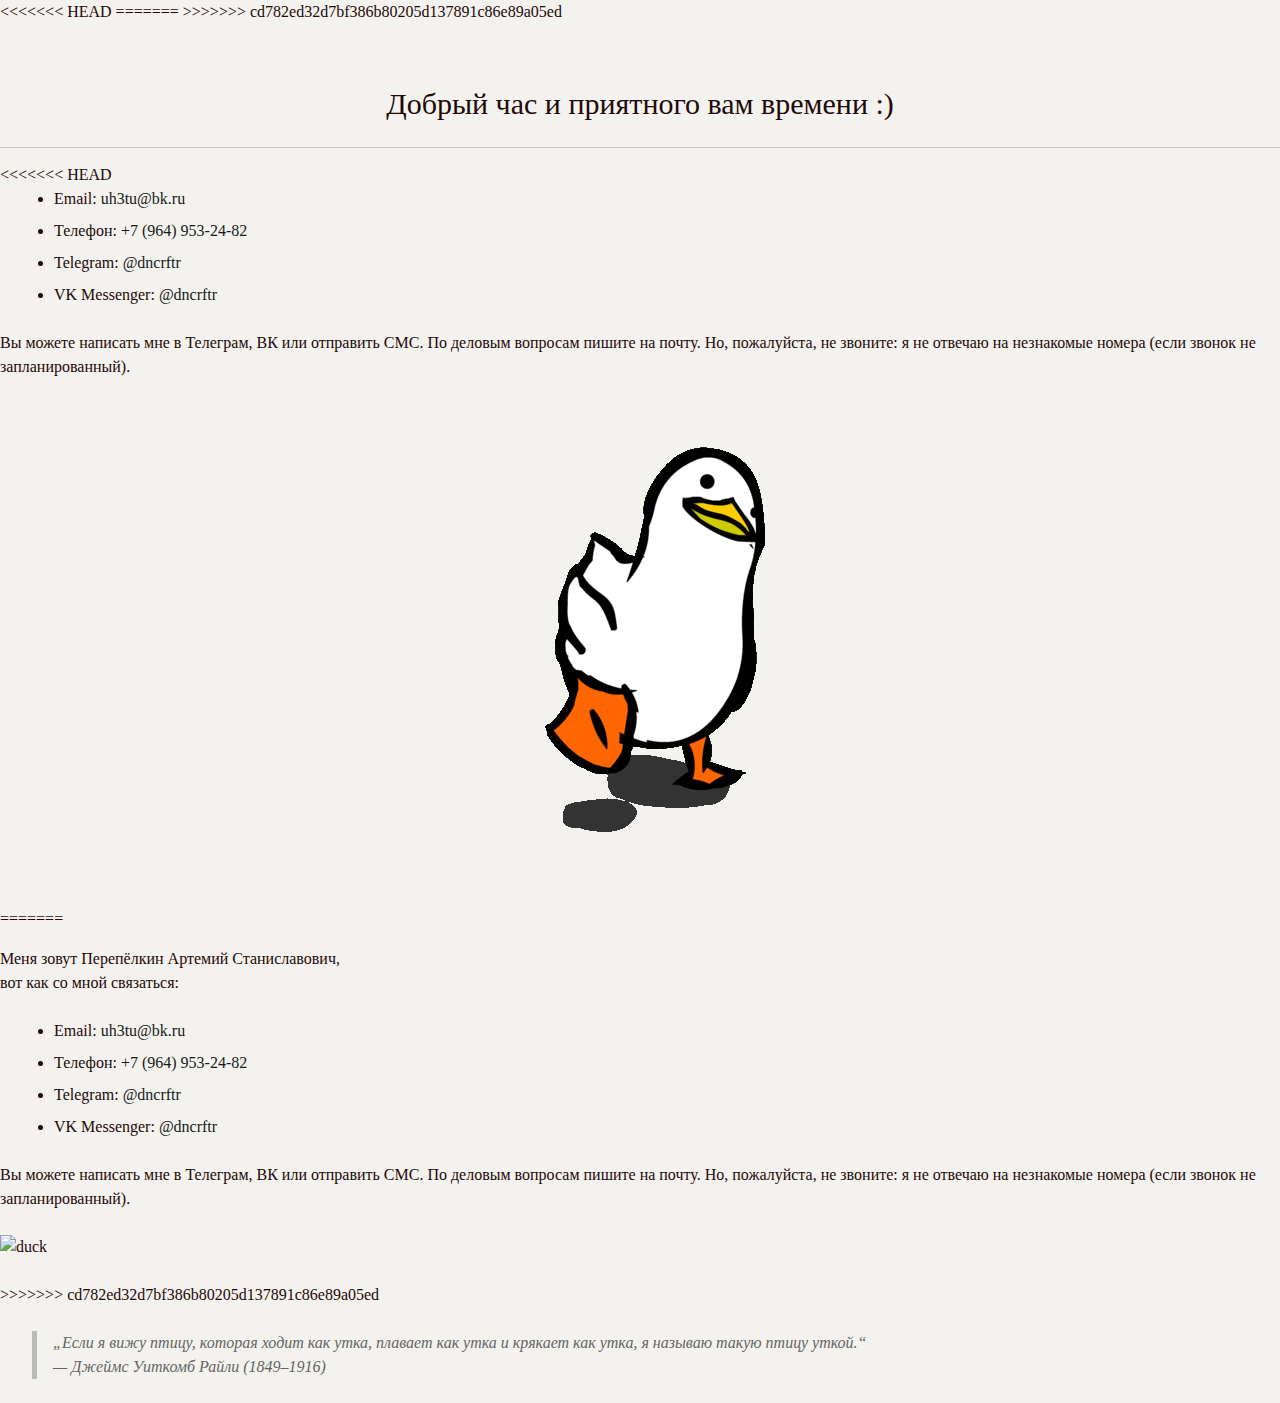
==== commit c11c96cc: "some" ====
--- a/index.html
+++ b/index.html
@@ -4,14 +4,30 @@
 		<meta charset='UTF-8'>
 		<meta name='viewport' content='width=device-width initial-scale=1'>
 		<title>П.А.С.</title>
-		<link rel='icon' href='daisy.ico' type='image/x-icon'>
+		<link rel='icon' href='media/index/daisy.ico' type='image/x-icon'>
+<<<<<<< HEAD
+		<link rel='stylesheet' href='styles/writer/css/style.css'>
+=======
 		<link rel='stylesheet' href='styles/typora.css'>
+>>>>>>> cd782ed32d7bf386b80205d137891c86e89a05ed
 	</head>
 
 <body>
 	<div>
 		<div>
 			<h1><span>Добрый час и приятного вам времени :)</span></h1>
+<<<<<<< HEAD
+			<ul>
+					<li><p>Email: <strong><a href='mailto:uh3tu@bk.ru'>uh3tu@bk.ru</a></strong></p></li>
+					<li><p>Телефон: <strong><a href='tel:+79649532482'>+7 (964) 953-24-82</a></strong></p></li>
+					<li><p>Telegram: <strong><a href='https://t.me/dncrftr'>@dncrftr</a></strong></p></li>
+					<li><p>VK Messenger: <strong><a href='https://vk.me/dncrftr'>@dncrftr</a></strong></p></li>
+				</ul>
+				<p>Вы можете написать мне в Телеграм, ВК или отправить СМС. По деловым вопросам пишите на почту. Но, пожалуйста, не звоните: я не отвечаю на незнакомые номера (если звонок не запланированный).</p>
+				<p>
+					<img src='media/index/duck.gif' referrerpolicy='no-referrer'>
+				</p>
+=======
 				<p>Меня зовут Перепёлкин Артемий Станиславович,<br>
 				вот как со мной связаться:</p>
 				<ul>
@@ -22,6 +38,7 @@
 				</ul>
 				<p>Вы можете написать мне в Телеграм, ВК или отправить СМС. По деловым вопросам пишите на почту. Но, пожалуйста, не звоните: я не отвечаю на незнакомые номера (если звонок не запланированный).</p>
 				<p><img src="duck.gif" referrerpolicy="no-referrer" alt="duck"></p>
+>>>>>>> cd782ed32d7bf386b80205d137891c86e89a05ed
 				<p>
 					<blockquote>
 						„Если я вижу птицу, которая ходит как утка, плавает как утка и крякает как утка, я называю такую птицу уткой.“<br>
--- a/styles/writer/css/style.css
+++ b/styles/writer/css/style.css
@@ -0,0 +1,477 @@
+@font-face {
+  font-family: "IBMPlexMono";
+  font-style: normal;
+  font-weight: normal;
+  src: url(./typora-writer/ttf/IBMPlexMono-Regular.ttf);
+}
+
+@font-face {
+  font-family: "IBMPlexMono";
+  font-style: italic;
+  font-weight: normal;
+  src: url(./typora-writer/ttf/IBMPlexMono-Italic.ttf);
+}
+
+@font-face {
+  font-family: "IBMPlexMono";
+  font-style: normal;
+  font-weight: bold;
+  src: url(./typora-writer/ttf/IBMPlexMono-Bold.ttf);
+}
+
+@font-face {
+  font-family: "IBMPlexMono";
+  font-style: italic;
+  font-weight: bold;
+  src: url(./typora-writer/ttf/IBMPlexMono-BoldItalic.ttf);
+}
+
+@font-face {
+  font-family: "IBMPlexMono Code";
+  font-style: normal;
+  font-weight: normal;
+  src: url(./typora-writer/ttf/IBMPlexMono-Thin.ttf);
+}
+
+@font-face {
+  font-family: "IBMPlexMono Code";
+  font-style: italic;
+  font-weight: normal;
+  src: url(./typora-writer/ttf/IBMPlexMono-ThinItalic.ttf);
+}
+
+html {
+  font-size: 12pt;
+}
+
+html,
+body {
+  background-color: #f9f9f9;
+  font-family: "IBMPlexMono", "Times New Roman", Times;
+  color: #1a1a1a;
+  font-weight: 100;
+  line-height: 1.5em;
+}
+
+pre,
+code {
+  background: #e6e6e6;
+  padding: 3px;
+}
+
+#write {
+  max-width: 75%;
+  margin: 0 auto;
+  padding: 20px 30px 40px 30px;
+  padding-top: 20px;
+}
+
+#write:after {
+  height: 80px;
+}
+
+#write > ul:first-child,
+#write > ol:first-child {
+  margin-top: 30px;
+}
+
+body > *:first-child {
+  margin-top: 0 !important;
+}
+
+body > *:last-child {
+  margin-bottom: 0 !important;
+}
+
+p a {
+  color: #1a1a1a;
+  /* border-bottom: 1px solid #1a1a1a; */
+}
+
+p a:hover {
+  color: #1a1a1a;
+  text-decoration: none;
+}
+
+h1,
+h2,
+h3,
+h4,
+h5,
+h6 {
+  font-size: 12pt;
+  font-weight: 100;
+  text-align: center;
+  margin-top: 1rem;
+  margin-bottom: 1rem;
+  /* line-height: 1.4; */
+  -webkit-font-smoothing: antialiased;
+  cursor: text;
+}
+
+h1:hover a.anchor,
+h2:hover a.anchor,
+h3:hover a.anchor,
+h4:hover a.anchor,
+h5:hover a.anchor,
+h6:hover a.anchor {
+  /*background: url("../../images/modules/styleguide/para.png") no-repeat 10px center;*/
+  text-decoration: none;
+}
+
+h1 tt,
+h1 code {
+  font-size: inherit;
+}
+
+h2 tt,
+h2 code {
+  font-size: inherit;
+}
+
+h3 tt,
+h3 code {
+  font-size: inherit;
+}
+
+h4 tt,
+h4 code {
+  font-size: inherit;
+}
+
+h5 tt,
+h5 code {
+  font-size: inherit;
+}
+
+h6 tt,
+h6 code {
+  font-size: inherit;
+}
+
+p,
+blockquote,
+ul,
+ol,
+dl,
+table {
+  margin: 0.8em 0;
+}
+
+li > ol,
+li > ul {
+  margin: 0 0;
+}
+
+hr {
+  height: 4px;
+  padding: 0;
+  margin: 16px 0;
+  background-color: #e7e7e7;
+  border: 0 none;
+  overflow: hidden;
+  box-sizing: content-box;
+  border-bottom: 1px solid #ddd;
+}
+
+body > h2:first-child {
+  margin-top: 0;
+  padding-top: 0;
+}
+
+body > h1:first-child {
+  margin-top: 0;
+  padding-top: 0;
+}
+
+body > h1:first-child + h2 {
+  margin-top: 0;
+  padding-top: 0;
+}
+
+body > h3:first-child,
+body > h4:first-child,
+body > h5:first-child,
+body > h6:first-child {
+  margin-top: 0;
+  padding-top: 0;
+}
+
+a:first-child h1,
+a:first-child h2,
+a:first-child h3,
+a:first-child h4,
+a:first-child h5,
+a:first-child h6 {
+  margin-top: 0;
+  padding-top: 0;
+}
+
+h1 p,
+h2 p,
+h3 p,
+h4 p,
+h5 p,
+h6 p {
+  margin-top: 0;
+}
+
+li p.first {
+  display: inline-block;
+}
+
+ul,
+ol {
+  padding-left: 30px;
+}
+
+ul:first-child,
+ol:first-child {
+  margin-top: 0;
+}
+
+ul:last-child,
+ol:last-child {
+  margin-bottom: 0;
+}
+
+blockquote {
+  margin: 1rem 0;
+  padding-left: 20px;
+}
+
+blockquote:before {
+  /* margin-left: 3em; */
+  content: ">";
+  float: left;
+  left: 30px;
+  position: absolute;
+}
+
+/* blockquote blockquote {
+  padding-right: 0;
+} */
+
+table {
+  padding: 0;
+}
+
+table tr {
+  border-top: 1px solid #cccccc;
+  background-color: white;
+  margin: 0;
+  padding: 0;
+}
+
+table tr:nth-child(2n) {
+  background-color: #f8f8f8;
+}
+
+table tr th {
+  font-weight: bold;
+  border: 1px solid #cccccc;
+  text-align: left;
+  margin: 0;
+  padding: 6px 13px;
+}
+
+table tr td {
+  border: 1px solid #cccccc;
+  text-align: left;
+  margin: 0;
+  padding: 6px 13px;
+}
+
+table tr th:first-child,
+table tr td:first-child {
+  margin-top: 0;
+}
+
+table tr th:last-child,
+table tr td:last-child {
+  margin-bottom: 0;
+}
+
+.CodeMirror-gutters {
+  border-right: 1px solid #ddd;
+}
+
+pre.md-fences,
+.md-fences,
+code,
+tt {
+  border: 1px solid #ddd;
+  border-radius: 4px;
+  padding: 0 5px;
+  font-family: "IBMPlexMono", "Consolas", "Liberation Mono", Courier, monospace;
+  font-size: 12pt;
+  background: #ddd;
+}
+
+pre.md-fences,
+.md-fences {
+  margin-bottom: 15px;
+  margin-top: 15px;
+  padding: 1em 1em;
+  /*  padding-top: 8px;*/
+  /*  padding-top: 2px solid dotted;*/
+  /*  padding-bottom: 2px solid dotted;*/
+  background: #f9f9f9;
+}
+
+.task-list {
+  padding-left: 0;
+}
+
+.task-list-item {
+  padding-left: 32px;
+}
+
+.task-list-item input {
+/*  top: 3px;
+  left: 8px;
+*/}
+
+/*.task-list-item input[type="checkbox"] {
+  margin-right: 20px;
+}
+*/
+
+@media screen and (min-width: 914px) {
+  /*body {
+        width: 854px;
+        margin: 0 auto;
+    }*/
+}
+
+@media print {
+  table,
+  pre {
+    page-break-inside: avoid;
+  }
+
+  pre {
+    word-wrap: break-word;
+  }
+}
+
+.md-fences {
+  background-color: #f9f9f9;
+}
+
+#write pre.md-meta-block {
+  background: transparent;
+  padding-top: 0.6em;
+  padding-bottom: 0.6em;
+  line-height: 1.2em;
+  font-size: 1em;
+  color: #909090;
+  /* border-top: 1px dashed #030303; */
+  /* border-bottom: 1px dashed #030303; */
+}
+
+#write pre.md-meta-block::after {
+  content: "\A---";
+}
+#write pre.md-meta-block::before {
+  content: "---\A\A";
+  margin-bottom: 20px;
+}
+
+.mathjax-block > .code-tooltip {
+  bottom: 0.375rem;
+}
+/* 
+#write > h3.md-focus:before {
+  left: -1.5625rem;
+  top: 0.375rem;
+}
+
+#write > h4.md-focus:before {
+  left: -1.5625rem;
+  top: 0.285714286rem;
+}
+
+#write > h5.md-focus:before {
+  left: -1.5625rem;
+  top: 0.285714286rem;
+}
+
+#write > h6.md-focus:before {
+  left: -1.5625rem;
+  top: 0.285714286rem;
+} */
+
+.md-end-block.md-heading {
+  margin: 10px 0;
+}
+.md-end-block.md-p {
+  margin: 10px 0;
+}
+
+.md-image > .md-meta {
+  background-color: #f9f9f9;
+  border-radius: 3px;
+  padding: 2px 4px 0px 4px;
+  /* font-size: 0.9em; */
+  color: inherit;
+  font-family: "IBMPlexMono", "Times New Roman", Times;
+}
+
+/** markdown source **/
+.cm-s-typora-default .cm-header,
+.cm-s-typora-default .cm-property {
+  color: #1a1a1a;
+}
+
+.cm-s-typora-default .cm-link {
+  color: #1a1a1a;
+}
+
+.cm-s-typora-default .cm-string {
+  color: #dbdbdb;
+}
+
+.CodeMirror.cm-s-typora-default div.CodeMirror-cursor {
+  border-left: 2px solid #c7effa;
+}
+
+.CodeMirror-selectedtext {
+  background: #c7effa;
+  color: #fff !important;
+  text-shadow: none;
+}
+
+.cm-s-typora-default .CodeMirror-activeline-background {
+  background: transparent;
+}
+
+.cm-s-inner .cm-negative {
+  color: #1a1a1a;
+}
+
+.CodeMirror div.CodeMirror-cursor {
+  border-left: 2px solid #c7effa;
+  z-index: 3;
+}
+
+.md-tag {
+  color: inherit;
+}
+
+.md-toc {
+  margin-top: 20px;
+  padding-bottom: 20px;
+}
+
+#typora-quick-open {
+  border: 1px solid #ddd;
+  background-color: #f8f8f8;
+}
+
+#typora-quick-open-item {
+  background-color: #fafafa;
+  border-color: #fefefe #e5e5e5 #e5e5e5 #eee;
+  border-style: solid;
+  border-width: 1px;
+}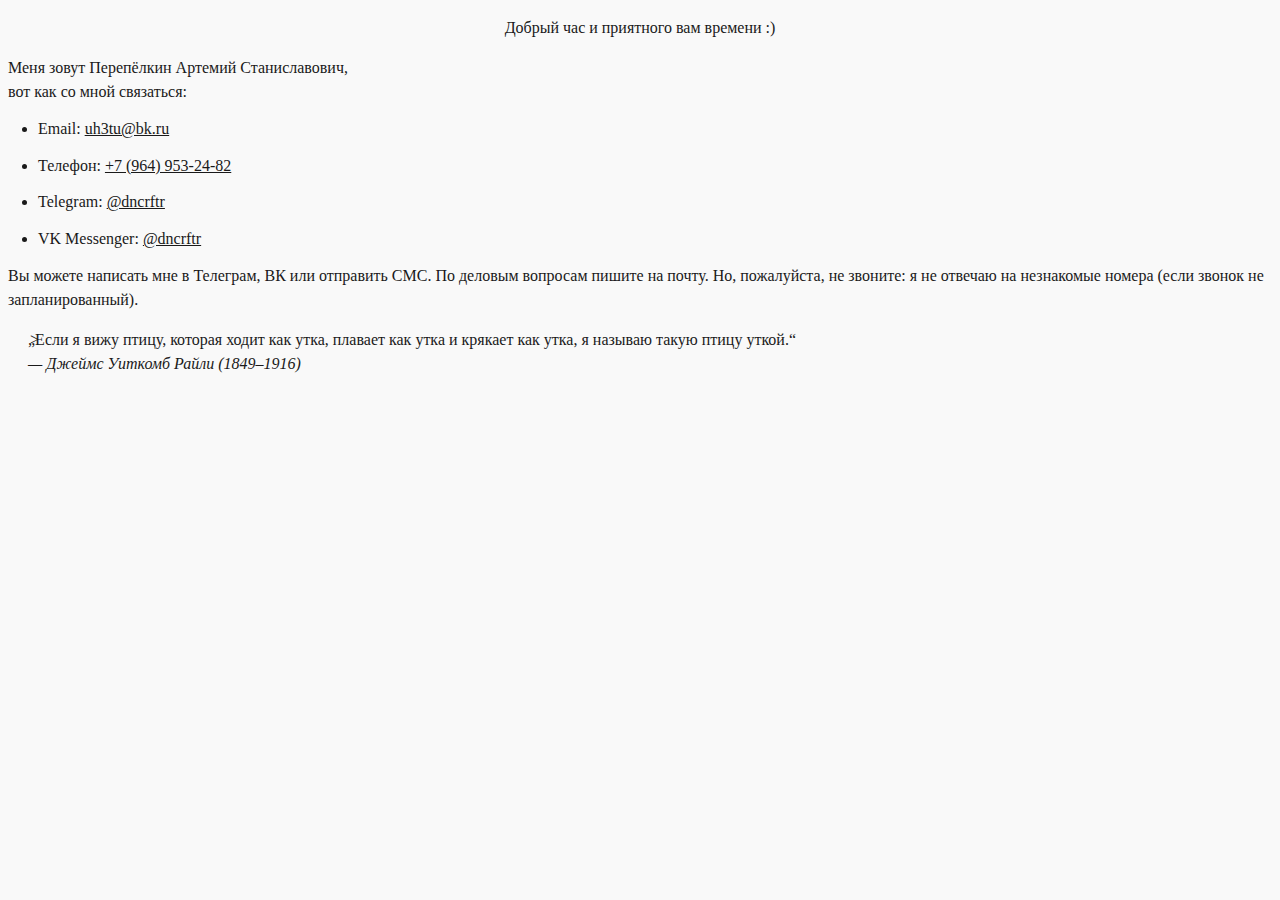
==== commit 6e44c394: "Исправлены ошибки слияний" ====
--- a/index.html
+++ b/index.html
@@ -5,47 +5,27 @@
 		<meta name='viewport' content='width=device-width initial-scale=1'>
 		<title>П.А.С.</title>
 		<link rel='icon' href='media/index/daisy.ico' type='image/x-icon'>
-<<<<<<< HEAD
 		<link rel='stylesheet' href='styles/writer/css/style.css'>
-=======
-		<link rel='stylesheet' href='styles/typora.css'>
->>>>>>> cd782ed32d7bf386b80205d137891c86e89a05ed
 	</head>
 
 <body>
 	<div>
-		<div>
-			<h1><span>Добрый час и приятного вам времени :)</span></h1>
-<<<<<<< HEAD
+		<h1><span>Добрый час и приятного вам времени :)</span></h1>
+			<p>Меня зовут Перепёлкин Артемий Станиславович,<br>
+			вот как со мной связаться:</p>
 			<ul>
-					<li><p>Email: <strong><a href='mailto:uh3tu@bk.ru'>uh3tu@bk.ru</a></strong></p></li>
-					<li><p>Телефон: <strong><a href='tel:+79649532482'>+7 (964) 953-24-82</a></strong></p></li>
-					<li><p>Telegram: <strong><a href='https://t.me/dncrftr'>@dncrftr</a></strong></p></li>
-					<li><p>VK Messenger: <strong><a href='https://vk.me/dncrftr'>@dncrftr</a></strong></p></li>
-				</ul>
-				<p>Вы можете написать мне в Телеграм, ВК или отправить СМС. По деловым вопросам пишите на почту. Но, пожалуйста, не звоните: я не отвечаю на незнакомые номера (если звонок не запланированный).</p>
-				<p>
-					<img src='media/index/duck.gif' referrerpolicy='no-referrer'>
-				</p>
-=======
-				<p>Меня зовут Перепёлкин Артемий Станиславович,<br>
-				вот как со мной связаться:</p>
-				<ul>
-					<li><p>Email: <strong><a href="mailto:uh3tu@bk.ru">uh3tu@bk.ru</a></strong></p></li>
-					<li><p>Телефон: <strong><a href="tel:+79649532482">+7 (964) 953-24-82</a></strong></p></li>
-					<li><p>Telegram: <strong><a href="https://t.me/dncrftr">@dncrftr</a></strong></p></li>
-					<li><p>VK Messenger: <strong><a href="https://vk.me/dncrftr">@dncrftr</a></strong></p></li>
-				</ul>
-				<p>Вы можете написать мне в Телеграм, ВК или отправить СМС. По деловым вопросам пишите на почту. Но, пожалуйста, не звоните: я не отвечаю на незнакомые номера (если звонок не запланированный).</p>
-				<p><img src="duck.gif" referrerpolicy="no-referrer" alt="duck"></p>
->>>>>>> cd782ed32d7bf386b80205d137891c86e89a05ed
+				<li><p>Email: <strong><a href='mailto:uh3tu@bk.ru'>uh3tu@bk.ru</a></strong></p></li>
+				<li><p>Телефон: <strong><a href='tel:+79649532482'>+7 (964) 953-24-82</a></strong></p></li>
+				<li><p>Telegram: <strong><a href='https://t.me/dncrftr'>@dncrftr</a></strong></p></li>
+				<li><p>VK Messenger: <strong><a href='https://vk.me/dncrftr'>@dncrftr</a></strong></p></li>
+			</ul>
+			<p>Вы можете написать мне в Телеграм, ВК или отправить СМС. По деловым вопросам пишите на почту. Но, пожалуйста, не звоните: я не отвечаю на незнакомые номера (если звонок не запланированный).</p>
 				<p>
 					<blockquote>
 						„Если я вижу птицу, которая ходит как утка, плавает как утка и крякает как утка, я называю такую птицу уткой.“<br>
 						<i>— Джеймс Уиткомб Райли (1849–1916)</i>
 					</blockquote>
 				</p>
-		</div>
 	</div>
 </body>
 </html>
--- a/styles/writer/css/style.css
+++ b/styles/writer/css/style.css
@@ -2,42 +2,42 @@
   font-family: "IBMPlexMono";
   font-style: normal;
   font-weight: normal;
-  src: url(./typora-writer/ttf/IBMPlexMono-Regular.ttf);
+  src: url(./styles/writer/ttf/IBMPlexMono-Regular.ttf);
 }
 
 @font-face {
   font-family: "IBMPlexMono";
   font-style: italic;
   font-weight: normal;
-  src: url(./typora-writer/ttf/IBMPlexMono-Italic.ttf);
+  src: url(./styles/writer/ttf/IBMPlexMono-Italic.ttf);
 }
 
 @font-face {
   font-family: "IBMPlexMono";
   font-style: normal;
   font-weight: bold;
-  src: url(./typora-writer/ttf/IBMPlexMono-Bold.ttf);
+  src: url(./styles/writer/ttf/IBMPlexMono-Bold.ttf);
 }
 
 @font-face {
   font-family: "IBMPlexMono";
   font-style: italic;
   font-weight: bold;
-  src: url(./typora-writer/ttf/IBMPlexMono-BoldItalic.ttf);
+  src: url(./styles/writer/ttf/IBMPlexMono-BoldItalic.ttf);
 }
 
 @font-face {
   font-family: "IBMPlexMono Code";
   font-style: normal;
   font-weight: normal;
-  src: url(./typora-writer/ttf/IBMPlexMono-Thin.ttf);
+  src: url(./styles/writer/ttf/IBMPlexMono-Thin.ttf);
 }
 
 @font-face {
   font-family: "IBMPlexMono Code";
   font-style: italic;
   font-weight: normal;
-  src: url(./typora-writer/ttf/IBMPlexMono-ThinItalic.ttf);
+  src: url(./styles/writer/ttf/IBMPlexMono-ThinItalic.ttf);
 }
 
 html {
@@ -474,4 +474,4 @@
   border-color: #fefefe #e5e5e5 #e5e5e5 #eee;
   border-style: solid;
   border-width: 1px;
-}+}
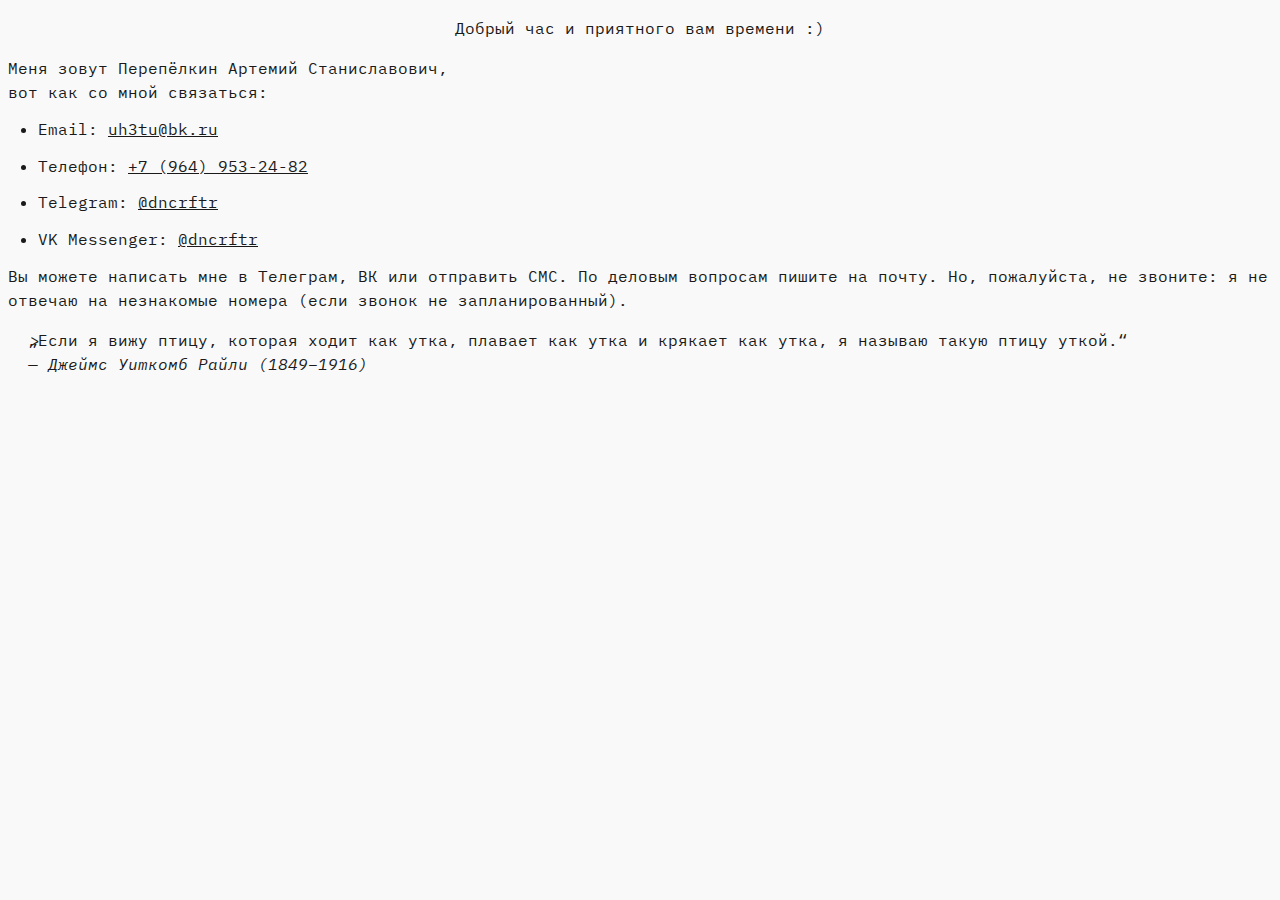
==== commit 43fb7c0b: "Исправлен index.html" ====
--- a/index.html
+++ b/index.html
@@ -5,7 +5,7 @@
 		<meta name='viewport' content='width=device-width initial-scale=1'>
 		<title>П.А.С.</title>
 		<link rel='icon' href='media/index/daisy.ico' type='image/x-icon'>
-		<link rel='stylesheet' href='styles/writer/css/style.css'>
+		<link rel='stylesheet' href='styles/writer/style.css'>
 	</head>
 
 <body>
--- a/styles/writer/style.css
+++ b/styles/writer/style.css
@@ -0,0 +1,477 @@
+@font-face {
+  font-family: "IBMPlexMono";
+  font-style: normal;
+  font-weight: normal;
+  src: url(./ttf/IBMPlexMono-Regular.ttf);
+}
+
+@font-face {
+  font-family: "IBMPlexMono";
+  font-style: italic;
+  font-weight: normal;
+  src: url(./ttf/IBMPlexMono-Italic.ttf);
+}
+
+@font-face {
+  font-family: "IBMPlexMono";
+  font-style: normal;
+  font-weight: bold;
+  src: url(./ttf/IBMPlexMono-Bold.ttf);
+}
+
+@font-face {
+  font-family: "IBMPlexMono";
+  font-style: italic;
+  font-weight: bold;
+  src: url(./ttf/IBMPlexMono-BoldItalic.ttf);
+}
+
+@font-face {
+  font-family: "IBMPlexMono Code";
+  font-style: normal;
+  font-weight: normal;
+  src: url(./ttf/IBMPlexMono-Thin.ttf);
+}
+
+@font-face {
+  font-family: "IBMPlexMono Code";
+  font-style: italic;
+  font-weight: normal;
+  src: url(./ttf/IBMPlexMono-ThinItalic.ttf);
+}
+
+html {
+  font-size: 12pt;
+}
+
+html,
+body {
+  background-color: #f9f9f9;
+  font-family: "IBMPlexMono", "Times New Roman", Times;
+  color: #1a1a1a;
+  font-weight: 100;
+  line-height: 1.5em;
+}
+
+pre,
+code {
+  background: #e6e6e6;
+  padding: 3px;
+}
+
+#write {
+  max-width: 75%;
+  margin: 0 auto;
+  padding: 20px 30px 40px 30px;
+  padding-top: 20px;
+}
+
+#write:after {
+  height: 80px;
+}
+
+#write > ul:first-child,
+#write > ol:first-child {
+  margin-top: 30px;
+}
+
+body > *:first-child {
+  margin-top: 0 !important;
+}
+
+body > *:last-child {
+  margin-bottom: 0 !important;
+}
+
+p a {
+  color: #1a1a1a;
+  /* border-bottom: 1px solid #1a1a1a; */
+}
+
+p a:hover {
+  color: #1a1a1a;
+  text-decoration: none;
+}
+
+h1,
+h2,
+h3,
+h4,
+h5,
+h6 {
+  font-size: 12pt;
+  font-weight: 100;
+  text-align: center;
+  margin-top: 1rem;
+  margin-bottom: 1rem;
+  /* line-height: 1.4; */
+  -webkit-font-smoothing: antialiased;
+  cursor: text;
+}
+
+h1:hover a.anchor,
+h2:hover a.anchor,
+h3:hover a.anchor,
+h4:hover a.anchor,
+h5:hover a.anchor,
+h6:hover a.anchor {
+  /*background: url("../../images/modules/styleguide/para.png") no-repeat 10px center;*/
+  text-decoration: none;
+}
+
+h1 tt,
+h1 code {
+  font-size: inherit;
+}
+
+h2 tt,
+h2 code {
+  font-size: inherit;
+}
+
+h3 tt,
+h3 code {
+  font-size: inherit;
+}
+
+h4 tt,
+h4 code {
+  font-size: inherit;
+}
+
+h5 tt,
+h5 code {
+  font-size: inherit;
+}
+
+h6 tt,
+h6 code {
+  font-size: inherit;
+}
+
+p,
+blockquote,
+ul,
+ol,
+dl,
+table {
+  margin: 0.8em 0;
+}
+
+li > ol,
+li > ul {
+  margin: 0 0;
+}
+
+hr {
+  height: 4px;
+  padding: 0;
+  margin: 16px 0;
+  background-color: #e7e7e7;
+  border: 0 none;
+  overflow: hidden;
+  box-sizing: content-box;
+  border-bottom: 1px solid #ddd;
+}
+
+body > h2:first-child {
+  margin-top: 0;
+  padding-top: 0;
+}
+
+body > h1:first-child {
+  margin-top: 0;
+  padding-top: 0;
+}
+
+body > h1:first-child + h2 {
+  margin-top: 0;
+  padding-top: 0;
+}
+
+body > h3:first-child,
+body > h4:first-child,
+body > h5:first-child,
+body > h6:first-child {
+  margin-top: 0;
+  padding-top: 0;
+}
+
+a:first-child h1,
+a:first-child h2,
+a:first-child h3,
+a:first-child h4,
+a:first-child h5,
+a:first-child h6 {
+  margin-top: 0;
+  padding-top: 0;
+}
+
+h1 p,
+h2 p,
+h3 p,
+h4 p,
+h5 p,
+h6 p {
+  margin-top: 0;
+}
+
+li p.first {
+  display: inline-block;
+}
+
+ul,
+ol {
+  padding-left: 30px;
+}
+
+ul:first-child,
+ol:first-child {
+  margin-top: 0;
+}
+
+ul:last-child,
+ol:last-child {
+  margin-bottom: 0;
+}
+
+blockquote {
+  margin: 1rem 0;
+  padding-left: 20px;
+}
+
+blockquote:before {
+  /* margin-left: 3em; */
+  content: ">";
+  float: left;
+  left: 30px;
+  position: absolute;
+}
+
+/* blockquote blockquote {
+  padding-right: 0;
+} */
+
+table {
+  padding: 0;
+}
+
+table tr {
+  border-top: 1px solid #cccccc;
+  background-color: white;
+  margin: 0;
+  padding: 0;
+}
+
+table tr:nth-child(2n) {
+  background-color: #f8f8f8;
+}
+
+table tr th {
+  font-weight: bold;
+  border: 1px solid #cccccc;
+  text-align: left;
+  margin: 0;
+  padding: 6px 13px;
+}
+
+table tr td {
+  border: 1px solid #cccccc;
+  text-align: left;
+  margin: 0;
+  padding: 6px 13px;
+}
+
+table tr th:first-child,
+table tr td:first-child {
+  margin-top: 0;
+}
+
+table tr th:last-child,
+table tr td:last-child {
+  margin-bottom: 0;
+}
+
+.CodeMirror-gutters {
+  border-right: 1px solid #ddd;
+}
+
+pre.md-fences,
+.md-fences,
+code,
+tt {
+  border: 1px solid #ddd;
+  border-radius: 4px;
+  padding: 0 5px;
+  font-family: "IBMPlexMono", "Consolas", "Liberation Mono", Courier, monospace;
+  font-size: 12pt;
+  background: #ddd;
+}
+
+pre.md-fences,
+.md-fences {
+  margin-bottom: 15px;
+  margin-top: 15px;
+  padding: 1em 1em;
+  /*  padding-top: 8px;*/
+  /*  padding-top: 2px solid dotted;*/
+  /*  padding-bottom: 2px solid dotted;*/
+  background: #f9f9f9;
+}
+
+.task-list {
+  padding-left: 0;
+}
+
+.task-list-item {
+  padding-left: 32px;
+}
+
+.task-list-item input {
+/*  top: 3px;
+  left: 8px;
+*/}
+
+/*.task-list-item input[type="checkbox"] {
+  margin-right: 20px;
+}
+*/
+
+@media screen and (min-width: 914px) {
+  /*body {
+        width: 854px;
+        margin: 0 auto;
+    }*/
+}
+
+@media print {
+  table,
+  pre {
+    page-break-inside: avoid;
+  }
+
+  pre {
+    word-wrap: break-word;
+  }
+}
+
+.md-fences {
+  background-color: #f9f9f9;
+}
+
+#write pre.md-meta-block {
+  background: transparent;
+  padding-top: 0.6em;
+  padding-bottom: 0.6em;
+  line-height: 1.2em;
+  font-size: 1em;
+  color: #909090;
+  /* border-top: 1px dashed #030303; */
+  /* border-bottom: 1px dashed #030303; */
+}
+
+#write pre.md-meta-block::after {
+  content: "\A---";
+}
+#write pre.md-meta-block::before {
+  content: "---\A\A";
+  margin-bottom: 20px;
+}
+
+.mathjax-block > .code-tooltip {
+  bottom: 0.375rem;
+}
+/* 
+#write > h3.md-focus:before {
+  left: -1.5625rem;
+  top: 0.375rem;
+}
+
+#write > h4.md-focus:before {
+  left: -1.5625rem;
+  top: 0.285714286rem;
+}
+
+#write > h5.md-focus:before {
+  left: -1.5625rem;
+  top: 0.285714286rem;
+}
+
+#write > h6.md-focus:before {
+  left: -1.5625rem;
+  top: 0.285714286rem;
+} */
+
+.md-end-block.md-heading {
+  margin: 10px 0;
+}
+.md-end-block.md-p {
+  margin: 10px 0;
+}
+
+.md-image > .md-meta {
+  background-color: #f9f9f9;
+  border-radius: 3px;
+  padding: 2px 4px 0px 4px;
+  /* font-size: 0.9em; */
+  color: inherit;
+  font-family: "IBMPlexMono", "Times New Roman", Times;
+}
+
+/** markdown source **/
+.cm-s-typora-default .cm-header,
+.cm-s-typora-default .cm-property {
+  color: #1a1a1a;
+}
+
+.cm-s-typora-default .cm-link {
+  color: #1a1a1a;
+}
+
+.cm-s-typora-default .cm-string {
+  color: #dbdbdb;
+}
+
+.CodeMirror.cm-s-typora-default div.CodeMirror-cursor {
+  border-left: 2px solid #c7effa;
+}
+
+.CodeMirror-selectedtext {
+  background: #c7effa;
+  color: #fff !important;
+  text-shadow: none;
+}
+
+.cm-s-typora-default .CodeMirror-activeline-background {
+  background: transparent;
+}
+
+.cm-s-inner .cm-negative {
+  color: #1a1a1a;
+}
+
+.CodeMirror div.CodeMirror-cursor {
+  border-left: 2px solid #c7effa;
+  z-index: 3;
+}
+
+.md-tag {
+  color: inherit;
+}
+
+.md-toc {
+  margin-top: 20px;
+  padding-bottom: 20px;
+}
+
+#typora-quick-open {
+  border: 1px solid #ddd;
+  background-color: #f8f8f8;
+}
+
+#typora-quick-open-item {
+  background-color: #fafafa;
+  border-color: #fefefe #e5e5e5 #e5e5e5 #eee;
+  border-style: solid;
+  border-width: 1px;
+}
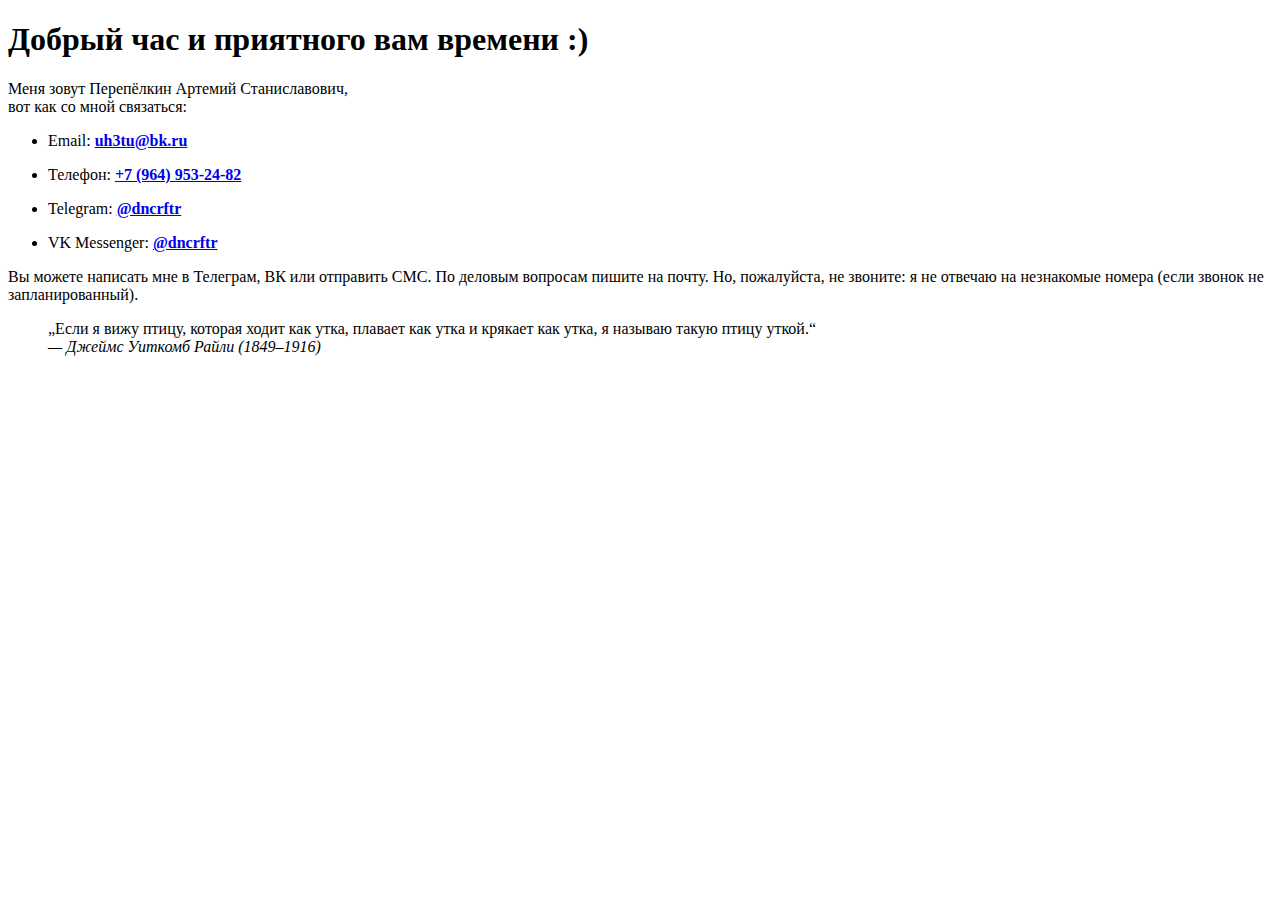
==== commit d3f157d3: "Рестуктуризация" ====
--- a/index.html
+++ b/index.html
@@ -5,11 +5,11 @@
 		<meta name='viewport' content='width=device-width initial-scale=1'>
 		<title>П.А.С.</title>
 		<link rel='icon' href='media/index/daisy.ico' type='image/x-icon'>
-		<link rel='stylesheet' href='styles/writer/style.css'>
+		<link rel='stylesheet' href='styles/newspirit.css'>
 	</head>
 
 <body>
-	<div>
+	<div id='write'>
 		<h1><span>Добрый час и приятного вам времени :)</span></h1>
 			<p>Меня зовут Перепёлкин Артемий Станиславович,<br>
 			вот как со мной связаться:</p>
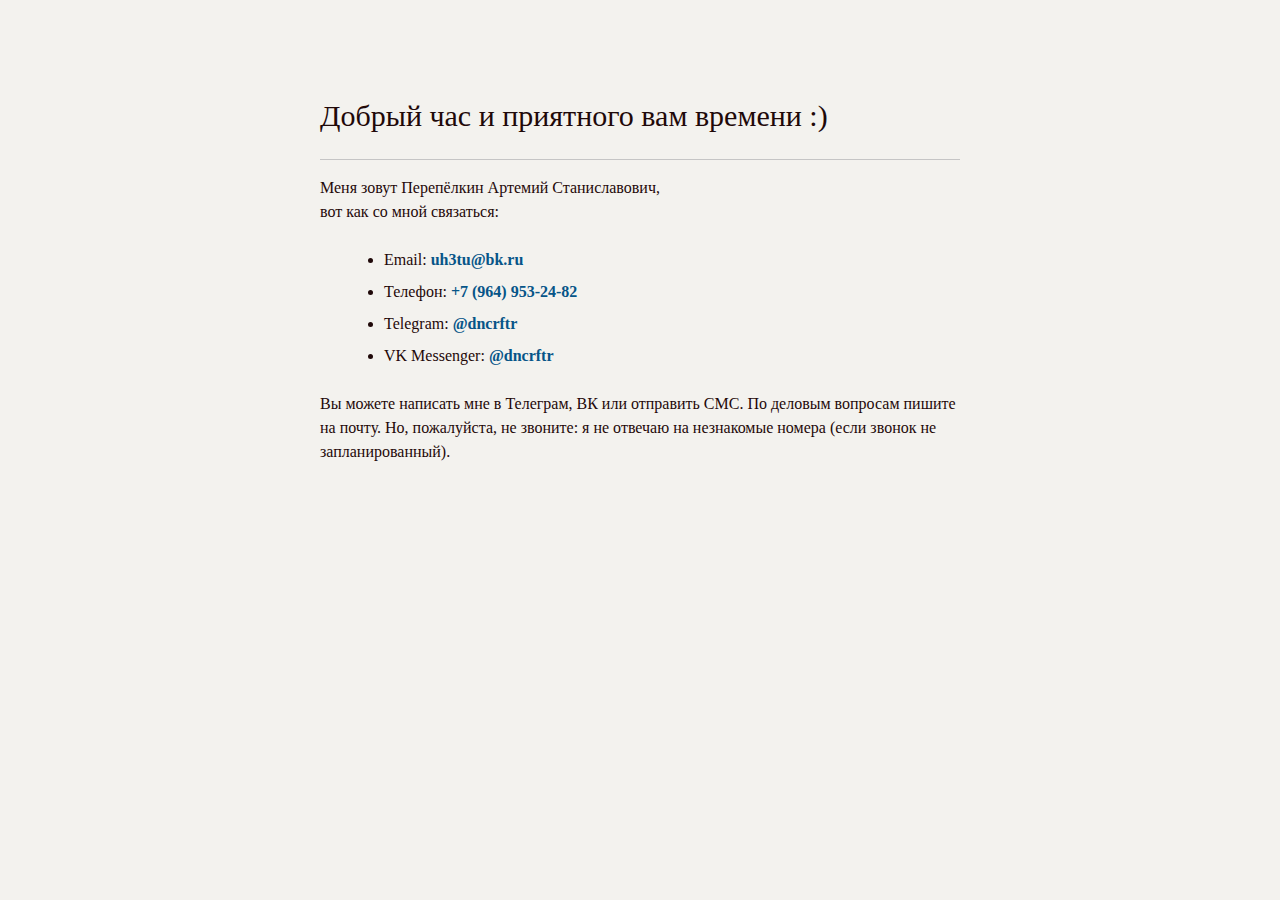
==== commit b988c22f: "Исправлен index.html" ====
--- a/index.html
+++ b/index.html
@@ -20,12 +20,6 @@
 				<li><p>VK Messenger: <strong><a href='https://vk.me/dncrftr'>@dncrftr</a></strong></p></li>
 			</ul>
 			<p>Вы можете написать мне в Телеграм, ВК или отправить СМС. По деловым вопросам пишите на почту. Но, пожалуйста, не звоните: я не отвечаю на незнакомые номера (если звонок не запланированный).</p>
-				<p>
-					<blockquote>
-						„Если я вижу птицу, которая ходит как утка, плавает как утка и крякает как утка, я называю такую птицу уткой.“<br>
-						<i>— Джеймс Уиткомб Райли (1849–1916)</i>
-					</blockquote>
-				</p>
 	</div>
 </body>
 </html>
--- a/styles/newspirit.css
+++ b/styles/newspirit.css
@@ -0,0 +1,864 @@
+
+html {
+	overflow-x: initial !important;
+	}
+:root { 
+	--bg-color: #ffffff; 
+	--text-color: #333333; 
+	--select-text-bg-color: #B5D6FC; 
+	--select-text-font-color: auto; 
+	--monospace: "Lucida Console",Consolas,"Courier",monospace; 
+	--title-bar-height: 20px; 
+	}
+.mac-os-11 { 
+	--title-bar-height: 28px; 
+	}
+html { 
+	font-size: 14px; 
+	background-color: var(--bg-color); 
+	color: var(--text-color); 
+	font-family: "Helvetica Neue", Helvetica, Arial, sans-serif; 
+	-webkit-font-smoothing: antialiased; 
+	}
+h1, h2, h3, h4, h5 { 
+	white-space: 
+	pre-wrap; 
+	}
+body { 
+	margin: 0px; 
+	padding: 0px; 
+	height: auto; 
+	inset: 0px; 
+	font-size: 1rem; 
+	line-height: 1.42857; 
+	overflow-x: hidden; 
+	background: inherit; 
+	}
+iframe { 
+	margin: auto; 
+	}
+a.url { 
+	word-break: break-all; 
+	}
+a:active, a:hover { 
+	outline: 0px; 
+	}
+.in-text-selection, ::selection { 
+	text-shadow: none; 
+	background: var(--select-text-bg-color); 
+	color: var(--select-text-font-color); 
+	}
+#write { 
+	margin: 0px auto; 
+	height: auto; 
+	width: inherit; 
+	word-break: normal; 
+	overflow-wrap: break-word; 
+	position: relative; 
+	white-space: normal; 
+	overflow-x: visible; 
+	padding-top: 36px; 
+	}
+#write.first-line-indent p { 
+	text-indent: 2em; 
+	}
+#write.first-line-indent li p, #write.first-line-indent p * { 
+	text-indent: 0px; 
+	}
+#write.first-line-indent li { margin-left: 2em; }
+.for-image #write { padding-left: 8px; padding-right: 8px; }
+body.typora-export { padding-left: 30px; padding-right: 30px; }
+.typora-export .footnote-line, .typora-export li, .typora-export p { white-space: pre-wrap; }
+.typora-export .task-list-item input { pointer-events: none; }
+@media screen and (max-width: 500px) {
+  body.typora-export { padding-left: 0px; padding-right: 0px; }
+  #write { padding-left: 20px; padding-right: 20px; }
+}
+#write li > figure:last-child { margin-bottom: 0.5rem; }
+#write ol, #write ul { position: relative; }
+img { max-width: 100%; vertical-align: middle; image-orientation: from-image; }
+button, input, select, textarea { color: inherit; font: inherit; }
+input[type="checkbox"], input[type="radio"] { line-height: normal; padding: 0px; }
+*, ::after, ::before { box-sizing: border-box; }
+#write h1, #write h2, #write h3, #write h4, #write h5, #write h6, #write p, #write pre { width: inherit; }
+#write h1, #write h2, #write h3, #write h4, #write h5, #write h6, #write p { position: relative; }
+p { line-height: inherit; }
+h1, h2, h3, h4, h5, h6 { break-after: avoid-page; break-inside: avoid; orphans: 4; }
+p { orphans: 4; }
+h1 { font-size: 2rem; }
+h2 { font-size: 1.8rem; }
+h3 { font-size: 1.6rem; }
+h4 { font-size: 1.4rem; }
+h5 { font-size: 1.2rem; }
+h6 { font-size: 1rem; }
+.md-math-block, .md-rawblock, h1, h2, h3, h4, h5, h6, p { margin-top: 1rem; margin-bottom: 1rem; }
+.hidden { display: none; }
+.md-blockmeta { color: rgb(204, 204, 204); font-weight: 700; font-style: italic; }
+a { cursor: pointer; }
+sup.md-footnote { padding: 2px 4px; background-color: rgba(238, 238, 238, 0.7); color: rgb(85, 85, 85); border-radius: 4px; cursor: pointer; }
+sup.md-footnote a, sup.md-footnote a:hover { color: inherit; text-transform: inherit; text-decoration: inherit; }
+#write input[type="checkbox"] { cursor: pointer; width: inherit; height: inherit; }
+figure { overflow-x: auto; margin: 1.2em 0px; max-width: calc(100% + 16px); padding: 0px; }
+figure > table { margin: 0px; }
+thead, tr { break-inside: avoid; break-after: auto; }
+thead { display: table-header-group; }
+table { border-collapse: collapse; border-spacing: 0px; width: 100%; overflow: auto; break-inside: auto; text-align: left; }
+table.md-table td { min-width: 32px; }
+.CodeMirror-gutters { border-right: 0px; background-color: inherit; }
+.CodeMirror-linenumber { user-select: none; }
+.CodeMirror { text-align: left; }
+.CodeMirror-placeholder { opacity: 0.3; }
+.CodeMirror pre { padding: 0px 4px; }
+.CodeMirror-lines { padding: 0px; }
+div.hr:focus { cursor: none; }
+#write pre { white-space: pre-wrap; }
+#write.fences-no-line-wrapping pre { white-space: pre; }
+#write pre.ty-contain-cm { white-space: normal; }
+.CodeMirror-gutters { margin-right: 4px; }
+.md-fences { font-size: 0.9rem; display: block; break-inside: avoid; text-align: left; overflow: visible; white-space: pre; background: inherit; position: relative !important; }
+.md-fences-adv-panel { width: 100%; margin-top: 10px; text-align: center; padding-top: 0px; padding-bottom: 8px; overflow-x: auto; }
+#write .md-fences.mock-cm { white-space: pre-wrap; }
+.md-fences.md-fences-with-lineno { padding-left: 0px; }
+#write.fences-no-line-wrapping .md-fences.mock-cm { white-space: pre; overflow-x: auto; }
+.md-fences.mock-cm.md-fences-with-lineno { padding-left: 8px; }
+.CodeMirror-line, twitterwidget { break-inside: avoid; }
+svg { break-inside: avoid; }
+.footnotes { opacity: 0.8; font-size: 0.9rem; margin-top: 1em; margin-bottom: 1em; }
+.footnotes + .footnotes { margin-top: 0px; }
+.md-reset { margin: 0px; padding: 0px; border: 0px; outline: 0px; vertical-align: top; background: 0px 0px; text-decoration: none; text-shadow: none; float: none; position: static; width: auto; height: auto; white-space: nowrap; cursor: inherit; -webkit-tap-highlight-color: transparent; line-height: normal; font-weight: 400; text-align: left; box-sizing: content-box; direction: ltr; }
+li div { padding-top: 0px; }
+blockquote { margin: 1rem 0px; }
+li .mathjax-block, li p { margin: 0.5rem 0px; }
+li blockquote { margin: 1rem 0px; }
+li { margin: 0px; position: relative; }
+blockquote > :last-child { margin-bottom: 0px; }
+blockquote > :first-child, li > :first-child { margin-top: 0px; }
+.footnotes-area { color: rgb(136, 136, 136); margin-top: 0.714rem; padding-bottom: 0.143rem; white-space: normal; }
+#write .footnote-line { white-space: pre-wrap; }
+@media print {
+  body, html { border: 1px solid transparent; height: 99%; break-after: avoid; break-before: avoid; font-variant-ligatures: no-common-ligatures; }
+  #write { margin-top: 0px; border-color: transparent !important; padding-top: 0px !important; padding-bottom: 0px !important; }
+  .typora-export * { -webkit-print-color-adjust: exact; }
+  .typora-export #write { break-after: avoid; }
+  .typora-export #write::after { height: 0px; }
+  .is-mac table { break-inside: avoid; }
+  #write > p:nth-child(1) { margin-top: 0px; }
+  .typora-export-show-outline .typora-export-sidebar { display: none; }
+  figure { overflow-x: visible; }
+}
+.footnote-line { margin-top: 0.714em; font-size: 0.7em; }
+a img, img a { cursor: pointer; }
+pre.md-meta-block { font-size: 0.8rem; min-height: 0.8rem; white-space: pre-wrap; background: rgb(204, 204, 204); display: block; overflow-x: hidden; }
+p > .md-image:only-child:not(.md-img-error) img, p > img:only-child { display: block; margin: auto; }
+#write.first-line-indent p > .md-image:only-child:not(.md-img-error) img { left: -2em; position: relative; }
+p > .md-image:only-child { display: inline-block; width: 100%; }
+#write .MathJax_Display { margin: 0.8em 0px 0px; }
+.md-math-block { width: 100%; }
+.md-math-block:not(:empty)::after { display: none; }
+.MathJax_ref { fill: currentcolor; }
+[contenteditable="true"]:active, [contenteditable="true"]:focus, [contenteditable="false"]:active, [contenteditable="false"]:focus { outline: 0px; box-shadow: none; }
+.md-task-list-item { position: relative; list-style-type: none; }
+.task-list-item.md-task-list-item { padding-left: 0px; }
+.md-task-list-item > input { position: absolute; top: 0px; left: 0px; margin-left: -1.2em; margin-top: calc(1em - 10px); border: none; }
+.math { font-size: 1rem; }
+.md-toc { min-height: 3.58rem; position: relative; font-size: 0.9rem; border-radius: 10px; }
+.md-toc-content { position: relative; margin-left: 0px; }
+.md-toc-content::after, .md-toc::after { display: none; }
+.md-toc-item { display: block; color: rgb(65, 131, 196); }
+.md-toc-item a { text-decoration: none; }
+.md-toc-inner:hover { text-decoration: underline; }
+.md-toc-inner { display: inline-block; cursor: pointer; }
+.md-toc-h1 .md-toc-inner { margin-left: 0px; font-weight: 700; }
+.md-toc-h2 .md-toc-inner { margin-left: 2em; }
+.md-toc-h3 .md-toc-inner { margin-left: 4em; }
+.md-toc-h4 .md-toc-inner { margin-left: 6em; }
+.md-toc-h5 .md-toc-inner { margin-left: 8em; }
+.md-toc-h6 .md-toc-inner { margin-left: 10em; }
+@media screen and (max-width: 48em) {
+  .md-toc-h3 .md-toc-inner { margin-left: 3.5em; }
+  .md-toc-h4 .md-toc-inner { margin-left: 5em; }
+  .md-toc-h5 .md-toc-inner { margin-left: 6.5em; }
+  .md-toc-h6 .md-toc-inner { margin-left: 8em; }
+}
+a.md-toc-inner { font-size: inherit; font-style: inherit; font-weight: inherit; line-height: inherit; }
+.footnote-line a:not(.reversefootnote) { color: inherit; }
+.reversefootnote { font-family: ui-monospace, sans-serif; }
+.md-attr { display: none; }
+.md-fn-count::after { content: "."; }
+code, pre, samp, tt { font-family: var(--monospace); }
+kbd { margin: 0px 0.1em; padding: 0.1em 0.6em; font-size: 0.8em; color: rgb(36, 39, 41); background: rgb(255, 255, 255); border: 1px solid rgb(173, 179, 185); border-radius: 3px; box-shadow: rgba(12, 13, 14, 0.2) 0px 1px 0px, rgb(255, 255, 255) 0px 0px 0px 2px inset; white-space: nowrap; vertical-align: middle; }
+.md-comment { color: rgb(162, 127, 3); opacity: 0.6; font-family: var(--monospace); }
+code { text-align: left; vertical-align: initial; }
+a.md-print-anchor { white-space: pre !important; border-width: initial !important; border-style: none !important; border-color: initial !important; display: inline-block !important; position: absolute !important; width: 1px !important; right: 0px !important; outline: 0px !important; background: 0px 0px !important; text-decoration: initial !important; text-shadow: initial !important; }
+.os-windows.monocolor-emoji .md-emoji { font-family: "Segoe UI Symbol", sans-serif; }
+.md-diagram-panel > svg { max-width: 100%; }
+[lang="flow"] svg, [lang="mermaid"] svg { max-width: 100%; height: auto; }
+[lang="mermaid"] .node text { font-size: 1rem; }
+table tr th { border-bottom: 0px; }
+video { max-width: 100%; display: block; margin: 0px auto; }
+iframe { max-width: 100%; width: 100%; border: none; }
+.highlight td, .highlight tr { border: 0px; }
+mark { background: rgb(255, 255, 0); color: rgb(0, 0, 0); }
+.md-html-inline .md-plain, .md-html-inline strong, mark .md-inline-math, mark strong { color: inherit; }
+.md-expand mark .md-meta { opacity: 0.3 !important; }
+mark .md-meta { color: rgb(0, 0, 0); }
+@media print {
+  .typora-export h1, .typora-export h2, .typora-export h3, .typora-export h4, .typora-export h5, .typora-export h6 { break-inside: avoid; }
+}
+.md-diagram-panel .messageText { stroke: none !important; }
+.md-diagram-panel .start-state { fill: var(--node-fill); }
+.md-diagram-panel .edgeLabel rect { opacity: 1 !important; }
+.md-fences.md-fences-math { font-size: 1em; }
+.md-fences-advanced:not(.md-focus) { padding: 0px; white-space: nowrap; border: 0px; }
+.md-fences-advanced:not(.md-focus) { background: inherit; }
+.typora-export-show-outline .typora-export-content { max-width: 1440px; margin: auto; display: flex; flex-direction: row; }
+.typora-export-sidebar { width: 300px; font-size: 0.8rem; margin-top: 80px; margin-right: 18px; }
+.typora-export-show-outline #write { --webkit-flex: 2; flex: 2 1 0%; }
+.typora-export-sidebar .outline-content { position: fixed; top: 0px; max-height: 100%; overflow: hidden auto; padding-bottom: 30px; padding-top: 60px; width: 300px; }
+@media screen and (max-width: 1024px) {
+  .typora-export-sidebar, .typora-export-sidebar .outline-content { width: 240px; }
+}
+@media screen and (max-width: 800px) {
+  .typora-export-sidebar { display: none; }
+}
+.outline-content li, .outline-content ul { margin-left: 0px; margin-right: 0px; padding-left: 0px; padding-right: 0px; list-style: none; overflow-wrap: anywhere; }
+.outline-content ul { margin-top: 0px; margin-bottom: 0px; }
+.outline-content strong { font-weight: 400; }
+.outline-expander { width: 1rem; height: 1.42857rem; position: relative; display: table-cell; vertical-align: middle; cursor: pointer; padding-left: 4px; }
+.outline-expander::before { content: ""; position: relative; font-family: Ionicons; display: inline-block; font-size: 8px; vertical-align: middle; }
+.outline-item { padding-top: 3px; padding-bottom: 3px; cursor: pointer; }
+.outline-expander:hover::before { content: ""; }
+.outline-h1 > .outline-item { padding-left: 0px; }
+.outline-h2 > .outline-item { padding-left: 1em; }
+.outline-h3 > .outline-item { padding-left: 2em; }
+.outline-h4 > .outline-item { padding-left: 3em; }
+.outline-h5 > .outline-item { padding-left: 4em; }
+.outline-h6 > .outline-item { padding-left: 5em; }
+.outline-label { cursor: pointer; display: table-cell; vertical-align: middle; text-decoration: none; color: inherit; }
+.outline-label:hover { text-decoration: underline; }
+.outline-item:hover { border-color: rgb(245, 245, 245); background-color: var(--item-hover-bg-color); }
+.outline-item:hover { margin-left: -28px; margin-right: -28px; border-left: 28px solid transparent; border-right: 28px solid transparent; }
+.outline-item-single .outline-expander::before, .outline-item-single .outline-expander:hover::before { display: none; }
+.outline-item-open > .outline-item > .outline-expander::before { content: ""; }
+.outline-children { display: none; }
+.info-panel-tab-wrapper { display: none; }
+.outline-item-open > .outline-children { display: block; }
+.typora-export .outline-item { padding-top: 1px; padding-bottom: 1px; }
+.typora-export .outline-item:hover { margin-right: -8px; border-right: 8px solid transparent; }
+.typora-export .outline-expander::before { content: "+"; font-family: inherit; top: -1px; }
+.typora-export .outline-expander:hover::before, .typora-export .outline-item-open > .outline-item > .outline-expander::before { content: "−"; }
+.typora-export-collapse-outline .outline-children { display: none; }
+.typora-export-collapse-outline .outline-item-open > .outline-children, .typora-export-no-collapse-outline .outline-children { display: block; }
+.typora-export-no-collapse-outline .outline-expander::before { content: "" !important; }
+.typora-export-show-outline .outline-item-active > .outline-item .outline-label { font-weight: 700; }
+.md-inline-math-container mjx-container { zoom: 0.95; }
+mjx-container { break-inside: avoid; }
+.md-alert.md-alert-note { border-left-color: rgb(9, 105, 218); }
+.md-alert.md-alert-important { border-left-color: rgb(130, 80, 223); }
+.md-alert.md-alert-warning { border-left-color: rgb(154, 103, 0); }
+.md-alert.md-alert-tip { border-left-color: rgb(31, 136, 61); }
+.md-alert.md-alert-caution { border-left-color: rgb(207, 34, 46); }
+.md-alert { padding: 0px 1em; margin-bottom: 16px; color: inherit; border-left: 0.25em solid rgb(0, 0, 0); }
+.md-alert-text-note { color: rgb(9, 105, 218); }
+.md-alert-text-important { color: rgb(130, 80, 223); }
+.md-alert-text-warning { color: rgb(154, 103, 0); }
+.md-alert-text-tip { color: rgb(31, 136, 61); }
+.md-alert-text-caution { color: rgb(207, 34, 46); }
+.md-alert-text { font-size: 0.9rem; font-weight: 700; }
+.md-alert-text svg { fill: currentcolor; position: relative; top: 0.125em; margin-right: 1ch; overflow: visible; }
+.md-alert-text-container::after { content: attr(data-text); text-transform: capitalize; pointer-events: none; margin-right: 1ch; }
+
+
+/* meyer reset -- http://meyerweb.com/eric/tools/css/reset/ , v2.0 | 20110126 | License: none (public domain) */
+
+@include-when-export url(https://fonts.googleapis.com/css?family=PT+Serif:400,400italic,700,700italic&subset=latin,cyrillic-ext,cyrillic,latin-ext);
+
+/* =========== */
+
+/* pt-serif-regular - latin */
+/* pt-serif-italic - latin */
+/* pt-serif-700 - latin */
+/* pt-serif-700italic - latin */
+:root {
+	--active-file-bg-color: #dadada;
+	--active-file-bg-color: rgba(32, 43, 51, 0.63);
+	--active-file-text-color: white;
+	--bg-color: #f3f2ee;
+	--text-color: #1f0909;
+	--control-text-color: #444;
+	--rawblock-edit-panel-bd: #e5e5e5;
+
+	--select-text-bg-color: rgba(32, 43, 51, 0.63);
+  --select-text-font-color: white;
+}
+
+pre {
+	--select-text-bg-color: #36284e;
+	--select-text-font-color: #fff;
+}
+
+html {
+	font-size: 16px;
+	-webkit-font-smoothing: antialiased;
+}
+
+html, body {
+	background-color: #f3f2ee;
+	font-family: "PT Serif", 'Times New Roman', Times, serif;
+	color: #1f0909;
+	line-height: 1.5em;
+}
+
+/*#write {
+	overflow-x: auto;
+    max-width: initial;
+	padding-left: calc(50% - 17em);
+    padding-right: calc(50% - 17em);
+}
+
+@media (max-width: 36em) {
+ 	#write {
+ 		padding-left: 1em;
+    	padding-right: 1em;
+ 	}
+}*/
+
+#write {
+	max-width: 40em;
+}
+
+@media only screen and (min-width: 1400px) {
+	#write {
+			max-width: 914px;
+	}
+}
+
+ol li {
+	list-style-type: decimal;
+	list-style-position: outside;
+}
+ul li {
+	list-style-type: disc;
+	list-style-position: outside;
+}
+
+ol,
+ul {
+	list-style: none;
+}
+
+blockquote,
+q {
+	quotes: none;
+}
+blockquote:before,
+blockquote:after,
+q:before,
+q:after {
+	content: '';
+	content: none;
+}
+table {
+	border-collapse: collapse;
+	border-spacing: 0;
+}
+/* styles */
+
+/* ====== */
+
+/* headings */
+
+h1,
+h2,
+h3,
+h4,
+h5,
+h6 {
+	font-weight: bold;
+}
+h1 {
+	font-size: 1.875em;
+	/*30 / 16*/
+	line-height: 1.6em;
+	/* 48 / 30*/
+	margin-top: 2em;
+}
+h2,
+h3 {
+	font-size: 1.3125em;
+	/*21 / 16*/
+	line-height: 1.15;
+	/*24 / 21*/
+	margin-top: 2.285714em;
+	/*48 / 21*/
+	margin-bottom: 1.15em;
+	/*24 / 21*/
+}
+h3 {
+	font-weight: normal;
+}
+h4 {
+	font-size: 1.125em;
+	/*18 / 16*/
+	margin-top: 2.67em;
+	/*48 / 18*/
+}
+h5,
+h6 {
+	font-size: 1em;
+	/*16*/
+}
+h1 {
+	border-bottom: 1px solid;
+	margin-bottom: 1.875em;
+	padding-bottom: 0.8125em;
+}
+/* links */
+
+a {
+	text-decoration: none;
+	color: #065588;
+}
+a:hover,
+a:active {
+	text-decoration: underline;
+}
+/* block spacing */
+
+p,
+blockquote,
+.md-fences {
+	margin-bottom: 1.5em;
+}
+h1,
+h2,
+h3,
+h4,
+h5,
+h6 {
+	margin-bottom: 1.5em;
+}
+/* blockquote */
+
+blockquote {
+	font-style: italic;
+	border-left: 5px solid;
+	margin-left: 2em;
+	padding-left: 1em;
+}
+/* lists */
+
+ul,
+ol {
+	margin: 0 0 1.5em 1.5em;
+}
+/* tables */
+.md-meta,.md-before, .md-after {
+	color:#999;
+}
+
+table {
+	margin-bottom: 1.5em;
+	/*24 / 16*/
+	font-size: 1em;
+	/* width: 100%; */
+}
+thead th,
+tfoot th {
+	padding: .25em .25em .25em .4em;
+	text-transform: uppercase;
+}
+th {
+	text-align: left;
+}
+td {
+	vertical-align: top;
+	padding: .25em .25em .25em .4em;
+}
+
+code,
+.md-fences {
+	background-color: #dadada;
+}
+
+code {
+	padding-left: 2px;
+	padding-right: 2px;
+}
+
+.md-fences {
+	margin-left: 2em;
+	margin-bottom: 3em;
+	padding-left: 1ch;
+	padding-right: 1ch;
+}
+
+pre,
+code,
+tt {
+	font-size: .875em;
+	line-height: 1.714285em;
+}
+/* some fixes */
+
+h1 {
+	line-height: 1.3em;
+	font-weight: normal;
+	margin-bottom: 0.5em;
+}
+
+p + ul,
+p + ol{
+	margin-top: .5em;
+}
+
+h3 + ul,
+h4 + ul,
+h5 + ul,
+h6 + ul,
+h3 + ol,
+h4 + ol,
+h5 + ol,
+h6 + ol {
+	margin-top: .5em;
+}
+
+li > ul,
+li > ol {
+	margin-top: inherit;
+	margin-bottom: 0;
+}
+
+li ol>li {
+	list-style-type: lower-alpha;
+}
+
+li li ol>li{
+	list-style-type: lower-roman;
+}
+
+h2,
+h3 {
+	margin-bottom: .75em;
+}
+hr {
+	border-top: none;
+	border-right: none;
+	border-bottom: 1px solid;
+	border-left: none;
+}
+h1 {
+	border-color: #c5c5c5;
+}
+blockquote {
+	border-color: #bababa;
+	color: #656565;
+}
+
+blockquote ul,
+blockquote ol {
+	margin-left:0;
+}
+
+.ty-table-edit {
+	background-color: transparent;
+}
+thead {
+	background-color: #dadada;
+}
+tr:nth-child(even) {
+	background: #e8e7e7;
+}
+hr {
+	border-color: #c5c5c5;
+}
+.task-list{
+	padding-left: 1rem;
+}
+
+.md-task-list-item {
+	padding-left: 1.5rem;
+	list-style-type: none;
+}
+
+.md-task-list-item > input:before {
+	content: '\221A';
+	display: inline-block;
+	width: 1.25rem;
+  	height: 1.6rem;
+	vertical-align: middle;
+	text-align: center;
+	color: #ddd;
+	background-color: #F3F2EE;
+}
+
+.md-task-list-item > input:checked:before,
+.md-task-list-item > input[checked]:before{
+	color: inherit;
+}
+
+#write pre.md-meta-block {
+	min-height: 1.875rem;
+	color: #555;
+	border: 0px;
+	background: transparent;
+	margin-top: -4px;
+	margin-left: 1em;
+	margin-top: 1em;
+}
+
+.md-image>.md-meta {
+	color: #9B5146;
+}
+
+.md-image>.md-meta{
+	font-family: Menlo, 'Ubuntu Mono', Consolas, 'Courier New', 'Microsoft Yahei', 'Hiragino Sans GB', 'WenQuanYi Micro Hei', serif;
+}
+
+
+#write>h3.md-focus:before{
+	left: -1.5rem;
+	color:#999;
+	border-color:#999;
+}
+#write>h4.md-focus:before{
+	left: -1.5rem;
+	top: .25rem;
+	color:#999;
+	border-color:#999;
+}
+#write>h5.md-focus:before{
+	left: -1.5rem;
+	top: .0.3125rem;
+	color:#999;
+	border-color:#999;
+}
+#write>h6.md-focus:before{
+	left: -1.5rem;
+	top: 0.3125rem;
+	color:#999;
+	border-color:#999;
+}
+
+.md-toc:focus .md-toc-content{
+	margin-top: 19px;
+}
+
+.md-toc-content:empty:before{
+	color: #065588;
+}
+.md-toc-item {
+	color: #065588;
+}
+#write div.md-toc-tooltip {
+	background-color: #f3f2ee;
+}
+
+#typora-sidebar {
+	background-color: #f3f2ee;
+	-webkit-box-shadow: 0 6px 12px rgba(0, 0, 0, 0.375);
+  	box-shadow: 0 6px 12px rgba(0, 0, 0, 0.375);
+}
+
+.pin-outline #typora-sidebar {
+	background: inherit;
+	box-shadow: none;
+	border-right: 1px dashed;
+}
+
+.pin-outline #typora-sidebar:hover .outline-title-wrapper {
+	border-left:1px dashed;
+}
+
+.outline-item:hover {
+  background-color: #dadada;
+  border-left: 28px solid #dadada;
+  border-right: 18px solid #dadada;
+}
+
+.typora-node .outline-item:hover {
+  	border-right: 28px solid #dadada;
+}
+
+.outline-expander:before {
+  content: "\f0da";
+  font-family: FontAwesome;
+  font-size:14px;
+  top: 1px;
+}
+
+.outline-expander:hover:before,
+.outline-item-open>.outline-item>.outline-expander:before {
+  content: "\f0d7";
+}
+
+.modal-content {
+	background-color: #f3f2ee;
+}
+
+.auto-suggest-container ul li {
+	list-style-type: none;
+}
+
+/** UI for electron */
+
+.megamenu-menu,
+#top-titlebar, #top-titlebar *,
+.megamenu-content {
+	background: #f3f2ee;
+	color: #1f0909;
+}
+
+.megamenu-menu-header {
+	border-bottom: 1px dashed #202B33;
+}
+
+.megamenu-menu {
+	box-shadow: none;
+	border-right: 1px dashed;
+}
+
+header, .context-menu, .megamenu-content, footer {
+	font-family: "PT Serif", 'Times New Roman', Times, serif;
+    color: #1f0909;
+}
+
+#megamenu-back-btn {
+	color: #1f0909;
+	border-color: #1f0909;
+}
+
+.megamenu-menu-header #megamenu-menu-header-title:before {
+	color: #1f0909;
+}
+
+.megamenu-menu-list li a:hover, .megamenu-menu-list li a.active {
+	color: inherit;
+	background-color: #e8e7df;
+}
+
+.long-btn:hover {
+	background-color: #e8e7df;
+}
+
+#recent-file-panel tbody tr:nth-child(2n-1) {
+    background-color: transparent !important;
+}
+
+.megamenu-menu-panel tbody tr:hover td:nth-child(2) {
+    color: inherit;
+}
+
+.megamenu-menu-panel .btn {
+	background-color: #D2D1D1;
+}
+
+.btn-default {
+	background-color: transparent;
+}
+
+.typora-sourceview-on #toggle-sourceview-btn,
+.ty-show-word-count #footer-word-count {
+	background: #c7c5c5;
+}
+
+#typora-quick-open {
+    background-color: inherit;
+}
+
+.md-diagram-panel {
+	margin-top: 8px;
+}
+
+.file-list-item-file-name {
+	font-weight: initial;
+}
+
+.file-list-item-summary {
+	opacity: 1;
+}
+
+.file-list-item {
+	color: #777;
+}
+
+.file-list-item.active {
+	background-color: inherit;
+	color: black;
+}
+
+.ty-side-sort-btn.active {
+	background-color: inherit;
+}
+
+.file-list-item.active .file-list-item-file-name  {
+	font-weight: bold;
+}
+
+.file-list-item{
+    opacity:1 !important;
+}
+
+.file-library-node.active>.file-node-background{
+	background-color: rgba(32, 43, 51, 0.63);
+	background-color: var(--active-file-bg-color);
+}
+
+.file-tree-node.active>.file-node-content{
+	color: white;
+	color: var(--active-file-text-color);
+}
+
+.md-task-list-item>input {
+	margin-left: -1.7em;
+	margin-top: calc(1rem - 12px);
+	-webkit-appearance: button;
+}
+
+input {
+	border: 1px solid #aaa;
+}
+
+.megamenu-menu-header #megamenu-menu-header-title,
+.megamenu-menu-header:hover, 
+.megamenu-menu-header:focus {
+	color: inherit;
+}
+
+.dropdown-menu .divider {
+	border-color: #e5e5e5;
+	opacity: 1;
+}
+
+/* https://github.com/typora/typora-issues/issues/2046 */
+.os-windows-7 strong,
+.os-windows-7 strong  {
+	font-weight: 760;
+}
+
+.ty-preferences .btn-default {
+	background: transparent;
+}
+
+.ty-preferences .window-header {
+	border-bottom: 1px dashed #202B33;
+	box-shadow: none;
+}
+
+#sidebar-loading-template, #sidebar-loading-template.file-list-item {
+	color: #777;
+}
+
+.searchpanel-search-option-btn.active {
+	background: #777;
+	color: white;
+}
+
+.export-detail, .light .export-detail, 
+.light .export-item.active, 
+.light .export-items-list-control {
+	background: #e0e0e0;
+	border-radius: 2px;
+	font-weight: 700;
+	color: inherit
+}
